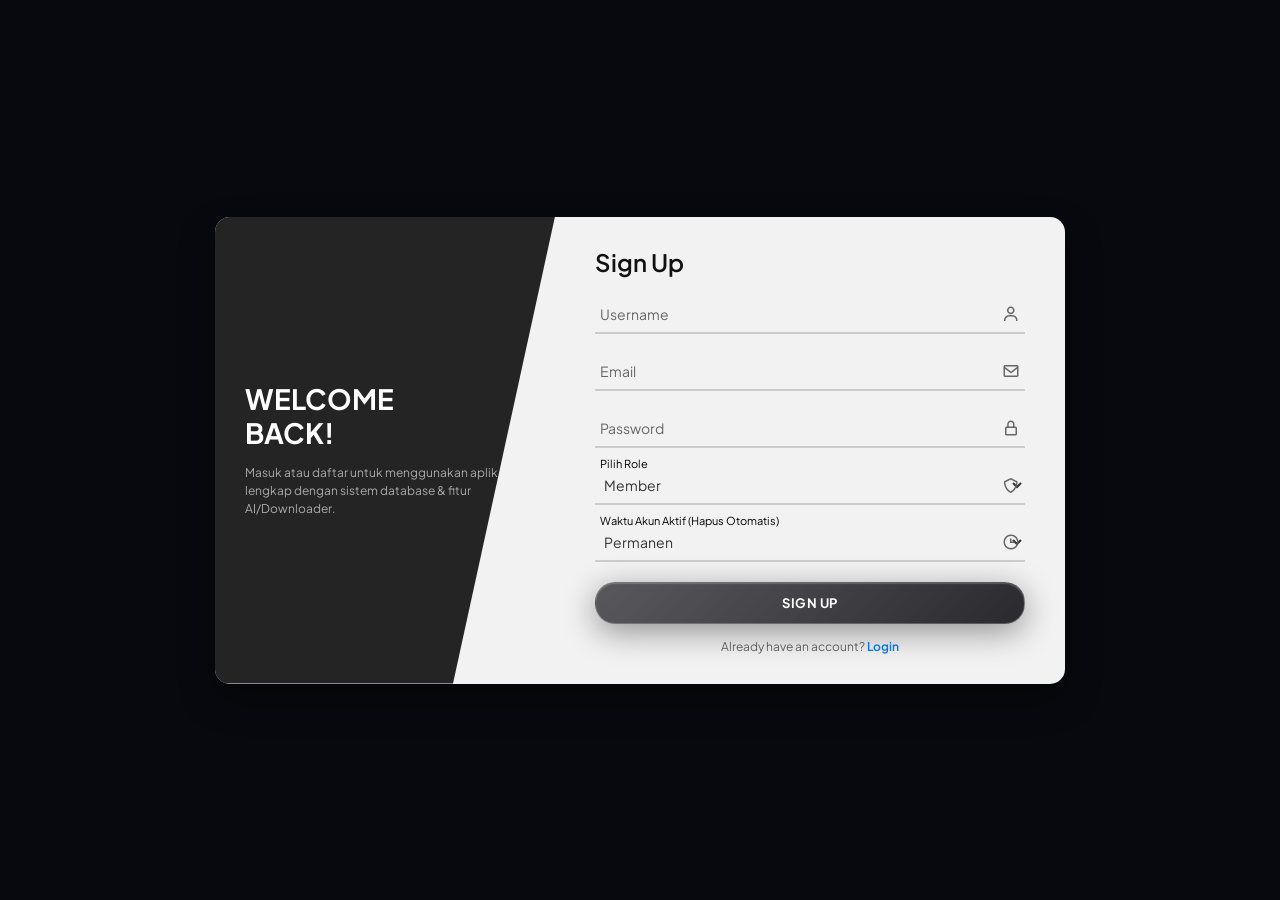
==== index (1).html @ b35df1d5 "TANJIROX-V2" ====
<!DOCTYPE html>
<html lang="id">
<head>
    <meta charset="UTF-8">
    <meta name="viewport" content="width=device-width, initial-scale=1.0">
    <title>Ryuichi App - Full Edition</title>
    
    <link rel="preconnect" href="https://fonts.googleapis.com">
    <link rel="preconnect" href="https://fonts.gstatic.com" crossorigin>
    <link href="https://fonts.googleapis.com/css2?family=Plus+Jakarta+Sans:wght@400;500;600;700;800&display=swap" rel="stylesheet">
    <link rel="stylesheet" href="https://cdnjs.cloudflare.com/ajax/libs/font-awesome/6.6.0/css/all.min.css">
    <link href="https://unpkg.com/boxicons@2.1.4/css/boxicons.min.css" rel="stylesheet">

    <!-- Menghubungkan file CSS Eksternal -->
    <link rel="stylesheet" href="style.css">
</head>
<body>

    <!-- AUTH GATEWAY (LOGIN & REGISTER) -->
    <div class="auth-container" id="authGateway">
        <div class="auth-box">
            <div class="left-side">
                <h1>WELCOME<br>BACK!</h1>
                <p>Masuk atau daftar untuk menggunakan aplikasi lengkap dengan sistem database & fitur AI/Downloader.</p>
            </div>

            <div class="right-side">
                <h2 id="authTitle">Sign Up</h2>
                <form id="authForm" onsubmit="handleAuthSubmit(event)">
                    <div class="input-box">
                        <input type="text" id="authUsername" required>
                        <label>Username</label>
                        <i class='bx bx-user'></i>
                    </div>

                    <div class="input-box" id="emailBox">
                        <input type="email" id="authEmail" required>
                        <label>Email</label>
                        <i class='bx bx-envelope'></i>
                    </div>

                    <div class="input-box">
                        <input type="password" id="authPassword" required>
                        <label>Password</label>
                        <i class='bx bx-lock-alt'></i>
                    </div>

                    <div class="input-box" id="roleSelectionBox">
                        <select id="authRole">
                            <option value="member" selected>Member</option>
                            <option value="vip">VIP</option>
                            <option value="vvip">VVIP</option>
                            <option value="admin">Admin</option>
                        </select>
                        <label>Pilih Role</label>
                        <i class='bx bx-shield'></i>
                    </div>

                    <div class="input-box" id="expirySelectionBox">
                        <select id="authExpiry">
                            <option value="1_day">1 Hari</option>
                            <option value="1_week">1 Minggu</option>
                            <option value="1_month">1 Bulan</option>
                            <option value="permanent" selected>Permanen</option>
                        </select>
                        <label>Waktu Akun Aktif (Hapus Otomatis)</label>
                        <i class='bx bx-time'></i>
                    </div>

                    <button type="submit" class="liquid-btn light" id="authSubmitBtn">Sign Up</button>

                    <div class="login-link">
                        <p id="switchText">Already have an account? <a href="#" onclick="toggleAuthMode(event)">Login</a></p>
                    </div>

                    <div class="auth-msg" id="authMessage"></div>
                </form>
            </div>
        </div>
    </div>

    <!-- DRAWER MENU KIRI ATAS (TITIK 3) -->
    <div class="drawer-overlay" id="drawerOverlay" onclick="toggleDrawer(event)">
        <div class="drawer-content" onclick="event.stopPropagation()">
            <div class="drawer-header">
                <h3>MENU UTAMA</h3>
                <div class="icon-btn" onclick="toggleDrawer()" style="width: 30px; height: 30px; font-size: 12px;"><i class="fa-solid fa-xmark"></i></div>
            </div>

            <div class="drawer-profile-card">
                <div class="drawer-avatar" id="drawerAvatar">US</div>
                <div class="drawer-user-info">
                    <h4 id="drawerUsername">Username</h4>
                    <p id="drawerEmail">email@domain.com</p>
                    <span class="role-badge member" id="drawerRoleBadge" style="font-size:8px; padding:2px 8px; margin-top:4px; display:inline-block;">MEMBER</span>
                </div>
            </div>

            <div class="drawer-menu-list">
                <div class="drawer-menu-item" onclick="toggleDrawer(); openFeaturePage('info_akun')">
                    <i class="fa-solid fa-circle-info"></i>
                    <span>Informasi Akun</span>
                </div>
                <div class="drawer-menu-item" onclick="toggleDrawer(); openFeaturePage('request_role')">
                    <i class="fa-solid fa-user-shield"></i>
                    <span>Request Update Role</span>
                </div>
                <div class="drawer-menu-item" onclick="toggleDrawer(); openFeaturePage('setelan')">
                    <i class="fa-solid fa-gear"></i>
                    <span>Setelan & Foto Profil</span>
                </div>
                <div class="drawer-menu-item" id="menuDevCustomizer" style="display:none;" onclick="toggleDrawer(); openFeaturePage('dev_customizer')">
                    <i class="fa-solid fa-palette"></i>
                    <span>Customizer Dev (BG & Video)</span>
                </div>
                <div class="drawer-menu-item" onclick="toggleDrawer(); openFeaturePage('ganti_password')">
                    <i class="fa-solid fa-key"></i>
                    <span>Ganti Password</span>
                </div>
            </div>
            
            <button class="liquid-btn danger" onclick="logoutSession()" style="width: 100%; font-size: 11px; padding: 10px;">Keluar Akun</button>
        </div>
    </div>

    <!-- MAIN DASHBOARD APP CONTAINER -->
    <div class="app-container" id="mainDashboard">
        
        <div class="top-header">
            <div class="header-title">
                <div class="menu-dots-btn" onclick="toggleDrawer()" title="Menu">
                    <i class="fa-solid fa-ellipsis-vertical"></i>
                </div>
                <div class="header-title-text">
                    <h2>Halo,</h2>
                    <span id="headerUsername">User 🌙</span>
                </div>
            </div>
            <div class="header-actions">
                <div class="icon-btn" onclick="openFeaturePage('global_chat')" title="Global Public Chat">
                    <svg class="custom-chat-logo" viewBox="0 0 24 24" xmlns="http://www.w3.org/2000/svg">
                        <path d="M12 2C6.48 2 2 6.03 2 11c0 2.22.84 4.25 2.24 5.86L3 21l4.47-1.18C8.75 20.35 10.33 20.5 12 20.5c5.52 0 10-4.03 10-9s-4.48-9-10-9zm0 13.5c-.83 0-1.5-.67-1.5-1.5s.67-1.5 1.5-1.5 1.5.67 1.5 1.5-.67 1.5-1.5 1.5zm3.5 0c-.83 0-1.5-.67-1.5-1.5s.67-1.5 1.5-1.5 1.5.67 1.5 1.5-.67 1.5-1.5 1.5zm-7 0c-.83 0-1.5-.67-1.5-1.5s.67-1.5 1.5-1.5 1.5.67 1.5 1.5-.67 1.5-1.5 1.5z"/>
                    </svg>
                </div>
                <div class="icon-btn" onclick="switchView('notifikasi')" title="Siaran & Persetujuan Role">
                    <i class="fa-solid fa-bell"></i>
                    <div class="notif-badge-dot" id="notifDot"></div>
                </div>
                <div class="icon-btn" onclick="logoutSession()" title="Logout"><i class="fa-solid fa-right-from-bracket"></i></div>
            </div>
        </div>

        <!-- HALAMAN UTAMA DASHBOARD -->
        <div class="section-view active" id="viewHome">
            
            <div class="banner-card">
                <video id="dashboardVideo" src="https://files.catbox.moe/5ahr4x.mp4" loop playsinline></video>
            </div>

            <div class="user-card">
                <div class="user-info">
                    <div class="user-avatar" id="userAvatarBox">
                        <span id="userAvatarText">US</span>
                    </div>
                    <div class="user-details">
                        <h3 id="profileName">Username</h3>
                        <p id="profileEmail">email@domain.com</p>
                    </div>
                </div>
                <div class="role-badge" id="profileRoleBadge">MEMBER</div>
            </div>

            <div class="stats-grid">
                <div class="stat-card online">
                    <div class="stat-header">DEVICE ONLINE</div>
                    <div class="stat-body">
                        <div class="stat-icon"><i class="fa-solid fa-check"></i></div>
                        <div class="stat-number" id="statOnlineCount">1</div>
                    </div>
                    <div class="stat-footer"><i class="fa-solid fa-signal"></i> Akun Aktif Membuka Web</div>
                </div>
                <div class="stat-card offline">
                    <div class="stat-header">DEVICE OFFLINE</div>
                    <div class="stat-body">
                        <div class="stat-icon"><i class="fa-solid fa-xmark"></i></div>
                        <div class="stat-number" id="statOfflineCount">0</div>
                    </div>
                    <div class="stat-footer"><i class="fa-solid fa-power-off"></i> Akun Terdaftar Offline</div>
                </div>
            </div>

            <div id="adminMenuSection" style="display: none;">
                <div class="section-divider">
                    <span><i class="fa-solid fa-database"></i> PANEL RESTRICTED</span>
                    <div class="line"></div>
                </div>
                <div class="features-grid">
                    <div class="grid-card" onclick="switchView('database')">
                        <div class="icon-box"><i class="fa-solid fa-table-cells"></i></div>
                        <div>
                            <h4>DATABASE USERS</h4>
                            <p>Kelola Data Pengguna</p>
                        </div>
                    </div>
                </div>
            </div>

            <div class="section-divider">
                <span><i class="fa-solid fa-compact-disc"></i> MEDIA & ANIME</span>
                <div class="line"></div>
            </div>
            <div class="features-grid" id="grid_media">
                <div class="grid-card" id="card_jkt48_music" onclick="checkAccessAndOpen('jkt48_music', 'member')">
                    <div class="icon-box"><i class="fa-solid fa-music"></i></div>
                    <div><h4>JKT48 MUSIC</h4><p>Random Lagu</p></div>
                </div>
                <div class="grid-card" id="card_jkt48_video" onclick="checkAccessAndOpen('jkt48_video', 'vip')">
                    <div class="icon-box"><i class="fa-solid fa-video"></i></div>
                    <div><h4>JKT48 VIDEO</h4><p>Random Video</p></div>
                </div>
                <div class="grid-card" id="card_waifu" onclick="checkAccessAndOpen('waifu', 'vip')">
                    <div class="icon-box"><i class="fa-solid fa-heart"></i></div>
                    <div><h4>WAIFU</h4><p>Waifu Anime</p></div>
                </div>
                <div class="grid-card" id="card_random_anime" onclick="checkAccessAndOpen('random_anime', 'member')">
                    <div class="icon-box"><i class="fa-solid fa-dragon"></i></div>
                    <div><h4>RANDOM ANIME</h4><p>Anime Art</p></div>
                </div>
            </div>

            <div class="section-divider">
                <span><i class="fa-solid fa-microchip"></i> AI ASSISTANT</span>
                <div class="line"></div>
            </div>
            <div class="features-grid" id="grid_ai">
                <div class="grid-card" id="card_claude" onclick="checkAccessAndOpen('claude', 'member')">
                    <div class="icon-box"><i class="fa-solid fa-brain"></i></div>
                    <div><h4>CLAUDE 4.6</h4><p>Chat AI Claude</p></div>
                </div>
                <div class="grid-card" id="card_gemini" onclick="checkAccessAndOpen('gemini', 'member')">
                    <div class="icon-box"><i class="fa-solid fa-star"></i></div>
                    <div><h4>GEMINI 3 PRO</h4><p>Chat AI Gemini</p></div>
                </div>
                <div class="grid-card" id="card_grok" onclick="checkAccessAndOpen('grok', 'vip')">
                    <div class="icon-box"><i class="fa-solid fa-bolt"></i></div>
                    <div><h4>GROK 4.1</h4><p>Chat AI Grok</p></div>
                </div>
                <div class="grid-card" id="card_txt2img" onclick="checkAccessAndOpen('txt2img', 'vip')">
                    <div class="icon-box"><i class="fa-solid fa-image"></i></div>
                    <div><h4>TEXT TO IMAGE</h4><p>Text to Image AI</p></div>
                </div>
                <div class="grid-card" id="card_gpt" onclick="checkAccessAndOpen('gpt', 'vip')">
                    <div class="icon-box"><i class="fa-solid fa-robot"></i></div>
                    <div><h4>GPT 5.4</h4><p>Chat AI GPT</p></div>
                </div>
                <div class="grid-card" id="card_kimi" onclick="checkAccessAndOpen('kimi', 'vip')">
                    <div class="icon-box"><i class="fa-solid fa-cloud"></i></div>
                    <div><h4>KIMI K26</h4><p>Chat AI Kimi</p></div>
                </div>
            </div>

            <div class="section-divider">
                <span><i class="fa-solid fa-magnifying-glass"></i> OSINT</span>
                <div class="line"></div>
            </div>
            <div class="features-grid" id="grid_osint">
                <div class="grid-card" id="card_kodepos" onclick="checkAccessAndOpen('kodepos', 'member')">
                    <div class="icon-box"><i class="fa-solid fa-envelope"></i></div>
                    <div><h4>KODE POS</h4><p>Cek Kode Pos</p></div>
                </div>
                <div class="grid-card" id="card_nikparse" onclick="checkAccessAndOpen('nikparse', 'vip')">
                    <div class="icon-box"><i class="fa-solid fa-id-card"></i></div>
                    <div><h4>NIK PARSE</h4><p>Cek Data KTP</p></div>
                </div>
            </div>

            <div class="section-divider">
                <span><i class="fa-solid fa-download"></i> DOWNLOADER</span>
                <div class="line"></div>
            </div>
            <div class="features-grid" id="grid_downloader">
                <div class="grid-card" id="card_tiktok" onclick="checkAccessAndOpen('tiktok', 'member')">
                    <div class="icon-box"><i class="fa-brands fa-tiktok"></i></div>
                    <div><h4>TIKTOK</h4><p>TikTok Downloader</p></div>
                </div>
                <div class="grid-card" id="card_instagram" onclick="checkAccessAndOpen('instagram', 'vip')">
                    <div class="icon-box"><i class="fa-brands fa-instagram"></i></div>
                    <div><h4>INSTAGRAM</h4><p>IG Downloader</p></div>
                </div>
                <div class="grid-card" id="card_pinterest" onclick="checkAccessAndOpen('pinterest', 'member')">
                    <div class="icon-box"><i class="fa-brands fa-pinterest"></i></div>
                    <div><h4>PINTEREST</h4><p>Pin Downloader</p></div>
                </div>
                <div class="grid-card" id="card_youtube" onclick="checkAccessAndOpen('youtube', 'vip')">
                    <div class="icon-box"><i class="fa-brands fa-youtube"></i></div>
                    <div><h4>YOUTUBE</h4><p>YT Downloader</p></div>
                </div>
            </div>

            <div class="section-divider">
                <span><i class="fa-solid fa-hammer"></i> MAKER</span>
                <div class="line"></div>
            </div>
            <div class="features-grid" id="grid_maker">
                <div class="grid-card" id="card_fakewa" onclick="checkAccessAndOpen('fakewa', 'vip')">
                    <div class="icon-box"><i class="fa-brands fa-whatsapp"></i></div>
                    <div><h4>FAKE WHATSAPP</h4><p>Chat WA Palsu</p></div>
                </div>
                <div class="grid-card" id="card_fakecall" onclick="checkAccessAndOpen('fakecall', 'vvip')">
                    <div class="icon-box"><i class="fa-solid fa-phone"></i></div>
                    <div><h4>FAKE CALL</h4><p>Telepon Palsu</p></div>
                </div>
                <div class="grid-card" id="card_fakedev" onclick="checkAccessAndOpen('fakedev', 'vvip')">
                    <div class="icon-box"><i class="fa-solid fa-code"></i></div>
                    <div><h4>FAKE DEV</h4><p>Tampilan Dev</p></div>
                </div>
                <div class="grid-card" id="card_fakewafat" onclick="checkAccessAndOpen('fakewafat', 'vvip')">
                    <div class="icon-box"><i class="fa-solid fa-cross"></i></div>
                    <div><h4>FAKE WAFAT</h4><p>Berita Duka</p></div>
                </div>
                <div class="grid-card" id="card_fakektp" onclick="checkAccessAndOpen('fakektp', 'vvip')">
                    <div class="icon-box"><i class="fa-solid fa-id-badge"></i></div>
                    <div><h4>FAKE KTP</h4><p>KTP Meme</p></div>
                </div>
                <div class="grid-card" id="card_quotenokia" onclick="checkAccessAndOpen('quotenokia', 'vip')">
                    <div class="icon-box"><i class="fa-solid fa-mobile-screen"></i></div>
                    <div><h4>QUOTE NOKIA</h4><p>Quote Jadul</p></div>
                </div>
            </div>

        </div>

        <div class="section-view" id="viewNotifikasi">
            <div class="feature-page-header">
                <button class="liquid-btn light" style="width: auto; margin-top: 0; padding: 8px 16px; font-size: 12px;" onclick="switchView('home')">
                    <i class="fa-solid fa-arrow-left"></i> Kembali
                </button>
                <span style="font-size: 13px; font-weight: 800; color: #f4f4f5;">NOTIFIKASI & PERSETUJUAN ROLE</span>
            </div>
            <div class="feature-card-box" id="notifikasiPageBody"></div>
        </div>

        <div class="section-view" id="viewDatabase">
            <div class="top-header">
                <h3>Database Pengguna Terdaftar</h3>
                <button class="liquid-btn light" style="width: auto; padding: 6px 12px; margin-top:0;" onclick="switchView('home')">Kembali</button>
            </div>
            <p style="font-size: 11px; color: #a1a1aa;">Halaman ini aman dan hanya dapat diakses oleh role Admin atau Dev (Dilengkapi informasi masa aktif & waktu hapus akun).</p>
            
            <div class="db-table-container">
                <table>
                    <thead>
                        <tr>
                            <th>Avatar</th>
                            <th>Username</th>
                            <th>Role</th>
                            <th>Masa Aktif Akun</th>
                            <th>Status Akun</th>
                            <th>Aksi Update Role</th>
                        </tr>
                    </thead>
                    <tbody id="databaseTableBody"></tbody>
                </table>
            </div>
        </div>

        <div class="section-view" id="viewFeaturePage">
            <div class="feature-page-header">
                <button class="liquid-btn light" style="width: auto; margin-top: 0; padding: 8px 16px; font-size: 12px;" onclick="switchView('home')">
                    <i class="fa-solid fa-arrow-left"></i> Kembali
                </button>
                <span id="featureHeaderTitle" style="font-size: 13px; font-weight: 800; color: #f4f4f5;">TITLE FITUR</span>
            </div>

            <div class="feature-card-box" id="featurePageBody"></div>
        </div>

    </div>

    <div class="floating-replace-btn" id="floatingReplaceBtn" onclick="executePageReplace()" title="Muat Ulang Halaman">
        <i class="fa-solid fa-rotate-right"></i>
    </div>

    <nav class="bottom-nav" id="mainNav">
        <a class="nav-item active" onclick="switchView('home')">
            <i class="fa-solid fa-house"></i>
            <span>HOME</span>
        </a>
        <a class="nav-item" onclick="switchView('notifikasi')">
            <i class="fa-solid fa-bell"></i>
            <span>NOTIFIKASI</span>
        </a>
        <a class="nav-item" id="navDatabaseBtn" style="display: none;" onclick="switchView('database')">
            <i class="fa-solid fa-database"></i>
            <span>DATABASE</span>
        </a>
        <a class="nav-item" onclick="logoutSession()">
            <i class="fa-solid fa-right-from-bracket"></i>
            <span>KELUAR</span>
        </a>
    </nav>

    <!-- Menghubungkan file JavaScript Eksternal -->
    <script src="script.js"></script>
</body>
</html>
---- style.css ----
* {
            margin: 0;
            padding: 0;
            box-sizing: border-box;
            font-family: 'Plus Jakarta Sans', sans-serif;
            -webkit-tap-highlight-color: transparent;
        }

        body {
            background-color: #090a0f;
            color: #ffffff;
            display: flex;
            justify-content: center;
            align-items: flex-start;
            min-height: 100vh;
            padding-bottom: 90px;
            background-size: cover;
            background-position: center;
            background-repeat: no-repeat;
            background-attachment: fixed;
        }

        /* GATEWAY LOGIN & REGISTER */
        .auth-container {
            position: fixed;
            top: 0; left: 0; width: 100%; height: 100%;
            background: rgba(9, 10, 15, 0.85);
            backdrop-filter: blur(10px);
            display: flex; justify-content: center; align-items: center;
            padding: 20px; z-index: 9999;
            background-size: cover;
            background-position: center;
        }

        .auth-box {
            position: relative;
            width: 850px;
            background: rgba(255, 255, 255, 0.95);
            backdrop-filter: blur(16px);
            border-radius: 15px;
            box-shadow: 0 15px 35px rgba(0, 0, 0, 0.4);
            display: flex;
            overflow: hidden;
            color: #000000;
        }

        @media(max-width: 800px) {
            .auth-box { flex-direction: column; width: 100%; max-width: 400px; }
            .left-side { clip-path: none !important; width: 100% !important; padding: 25px 20px !important; text-align: center; }
            .right-side { width: 100% !important; padding: 25px 20px !important; }
        }

        .left-side {
            position: relative;
            width: 40%;
            background: rgba(0, 0, 0, 0.85);
            color: #fff;
            padding: 40px 30px;
            clip-path: polygon(0 0, 100% 0, 70% 100%, 0 100%);
            display: flex;
            flex-direction: column;
            justify-content: center;
        }

        .left-side h1 {
            font-size: 28px;
            font-weight: 700;
            line-height: 1.2;
            margin-bottom: 15px;
        }

        .left-side p {
            font-size: 12px;
            color: #aaa;
            line-height: 1.5;
        }

        .right-side {
            width: 60%;
            padding: 30px 40px;
            display: flex;
            flex-direction: column;
            justify-content: center;
            background: transparent;
        }

        .right-side h2 {
            font-size: 24px;
            font-weight: 600;
            margin-bottom: 20px;
            color: #111;
        }

        .input-box {
            position: relative;
            width: 100%;
            margin-bottom: 20px;
            border-bottom: 2px solid #ccc;
        }

        .input-box input, .input-box select {
            width: 100%;
            height: 35px;
            background: transparent;
            border: none;
            outline: none;
            font-size: 14px;
            color: #333;
            padding: 0 30px 0 5px;
        }

        .input-box select {
            cursor: pointer;
        }

        .input-box label {
            position: absolute;
            top: 50%;
            left: 5px;
            transform: translateY(-50%);
            font-size: 14px;
            color: #666;
            pointer-events: none;
            transition: 0.3s ease;
        }

        .input-box input:focus ~ label,
        .input-box input:valid ~ label,
        .input-box select:focus ~ label,
        .input-box select:valid ~ label {
            top: -5px;
            font-size: 11px;
            color: #000;
        }

        .input-box i {
            position: absolute;
            right: 5px;
            top: 50%;
            transform: translateY(-50%);
            font-size: 18px;
            color: #666;
        }

        /* EFEK LIQUID GLASS - ABU KEPUTIHAN */
        .liquid-btn {
            width: 100%; padding: 12px; 
            background: rgba(244, 244, 245, 0.15);
            backdrop-filter: blur(16px);
            -webkit-backdrop-filter: blur(16px);
            border: 1px solid rgba(255, 255, 255, 0.4);
            border-radius: 20px; 
            color: #f4f4f5;
            font-size: 13px; font-weight: 700; cursor: pointer; margin-top: 10px;
            box-shadow: 0 8px 32px 0 rgba(0, 0, 0, 0.37), inset 0 1px 1px 0 rgba(255, 255, 255, 0.6);
            transition: all 0.3s cubic-bezier(0.4, 0, 0.2, 1);
            position: relative;
            overflow: hidden;
            display: flex;
            justify-content: center;
            align-items: center;
            gap: 8px;
            text-transform: uppercase;
            letter-spacing: 0.5px;
        }

        .liquid-btn::before {
            content: '';
            position: absolute;
            top: 0; left: -100%; width: 100%; height: 100%;
            background: linear-gradient(90deg, transparent, rgba(255, 255, 255, 0.3), transparent);
            transition: 0.5s;
        }

        .liquid-btn:hover::before { left: 100%; }
        .liquid-btn:hover {
            transform: translateY(-2px);
            background: rgba(244, 244, 245, 0.25);
            border-color: rgba(255, 255, 255, 0.7);
            color: #ffffff;
            box-shadow: 0 12px 40px 0 rgba(0, 0, 0, 0.5), inset 0 1px 2px 0 rgba(255, 255, 255, 0.8);
        }
        .liquid-btn:active { transform: translateY(1px); }

        .liquid-btn.light {
            background: linear-gradient(135deg, rgba(244, 244, 245, 0.2) 0%, rgba(212, 212, 216, 0.25) 100%);
            border-color: rgba(255, 255, 255, 0.5);
            color: #f4f4f5;
        }
        
        /* TOMBOL KHUSUS HALAMAN LOGIN (AGAR TIDAK TERLALU PUTIH POLOS) */
        .right-side .liquid-btn {
            background: linear-gradient(135deg, rgba(60, 60, 65, 0.85) 0%, rgba(30, 30, 35, 0.95) 100%);
            border: 1px solid rgba(255, 255, 255, 0.2);
            color: #ffffff;
            box-shadow: 0 8px 32px 0 rgba(0, 0, 0, 0.4), inset 0 1px 1px 0 rgba(255, 255, 255, 0.2);
        }
        .right-side .liquid-btn:hover {
            background: linear-gradient(135deg, rgba(80, 80, 85, 0.95) 0%, rgba(40, 40, 45, 1) 100%);
            border-color: rgba(255, 255, 255, 0.4);
            color: #ffffff;
        }

        .liquid-btn.danger {
            background: linear-gradient(135deg, rgba(239, 68, 68, 0.8) 0%, rgba(185, 28, 28, 0.9) 100%);
            border-color: rgba(248, 113, 113, 0.4);
            color: #fff;
            padding: 6px 12px; font-size: 10px; width: auto; margin-top: 0;
        }

        .login-link { font-size: 12px; text-align: center; margin-top: 15px; color: #666; }
        .login-link p a, .login-link span { color: #007bff; text-decoration: none; font-weight: 600; cursor: pointer; }

        .auth-msg { margin-top: 10px; font-size: 12px; text-align: center; display: none; }
        .auth-msg.error { color: #ef4444; }
        .auth-msg.success { color: #10b981; }

        /* CONTAINER UTAMA DASHBOARD */
        .app-container {
            width: 100%; max-width: 480px; padding: 16px;
            display: none; flex-direction: column; gap: 14px;
        }

        .section-view { display: none; flex-direction: column; gap: 14px; }
        .section-view.active { display: flex; }

        /* TOP HEADER */
        .top-header {
            display: flex; justify-content: space-between;
            align-items: center; padding: 4px 0;
        }
        .header-title { display: flex; align-items: center; gap: 12px; }
        
        .menu-dots-btn {
            width: 36px; height: 36px; background: rgba(244, 244, 245, 0.15);
            backdrop-filter: blur(8px);
            border: 1px solid rgba(255, 255, 255, 0.4); border-radius: 50%;
            display: flex; justify-content: center; align-items: center;
            color: #f4f4f5; font-size: 16px; cursor: pointer;
            box-shadow: 0 4px 15px rgba(0,0,0,0.2);
            transition: 0.2s;
        }
        .menu-dots-btn:active { transform: scale(0.92); }

        .header-title-text h2 { font-size: 15px; font-weight: 700; text-shadow: 0 2px 4px rgba(0,0,0,0.8); }
        .header-title-text span { font-size: 14px; color: #d4d4d8; font-weight: 600; text-shadow: 0 2px 4px rgba(0,0,0,0.8); }

        .header-actions { display: flex; align-items: center; gap: 8px; }
        .icon-btn {
            width: 36px; height: 36px; background: rgba(244, 244, 245, 0.15);
            backdrop-filter: blur(8px);
            border: 1px solid rgba(255, 255, 255, 0.4); border-radius: 50%;
            display: flex; justify-content: center; align-items: center;
            color: #f4f4f5; font-size: 14px; cursor: pointer;
            position: relative;
            box-shadow: 0 4px 15px rgba(0,0,0,0.2);
        }
        
        .notif-badge-dot {
            position: absolute; top: 6px; right: 6px;
            width: 8px; height: 8px; background: #ef4444; border-radius: 50%;
            display: none;
        }

        .custom-chat-logo {
            width: 18px; height: 18px; fill: #f4f4f5;
            transition: 0.2s;
        }
        .icon-btn:hover .custom-chat-logo {
            fill: #ffffff;
        }

        /* DRAWER / MODAL MENU KIRI ATAS */
        .drawer-overlay {
            position: fixed; top: 0; left: 0; width: 100%; height: 100%;
            background: rgba(0, 0, 0, 0.6); backdrop-filter: blur(4px);
            z-index: 2000; display: none; justify-content: flex-start;
        }
        .drawer-overlay.active { display: flex; }

        .drawer-content {
            width: 300px; height: 100%; background: #12131a; border-right: 1px solid #27272a;
            padding: 20px; display: flex; flex-direction: column; gap: 20px;
            animation: slideRight 0.3s cubic-bezier(0.1, 1, 0.1, 1);
        }
        @keyframes slideRight {
            from { transform: translateX(-100%); }
            to { transform: translateX(0); }
        }

        .drawer-header {
            display: flex; justify-content: space-between; align-items: center;
            border-bottom: 1px solid #27272a; padding-bottom: 12px;
        }
        .drawer-header h3 { font-size: 14px; font-weight: 800; color: #f4f4f5; letter-spacing: 0.5px; }

        .drawer-profile-card {
            background: rgba(244, 244, 245, 0.08); border: 1px solid rgba(255, 255, 255, 0.2); border-radius: 16px;
            padding: 16px; display: flex; align-items: center; gap: 14px;
        }
        .drawer-avatar {
            width: 48px; height: 48px; border-radius: 50%;
            background: #52525b; display: flex; justify-content: center;
            align-items: center; font-size: 18px; font-weight: 800; color: #fff;
            overflow: hidden; object-fit: cover;
        }
        .drawer-avatar img { width: 100%; height: 100%; object-fit: cover; }
        .drawer-user-info h4 { font-size: 14px; font-weight: 700; color: #fff; }
        .drawer-user-info p { font-size: 11px; color: #a1a1aa; margin-top: 2px; }

        .drawer-menu-list {
            display: flex; flex-direction: column; gap: 8px; flex: 1;
        }
        .drawer-menu-item {
            display: flex; align-items: center; gap: 12px; padding: 12px 14px;
            background: rgba(244, 244, 245, 0.1); border: 1px solid rgba(255, 255, 255, 0.25); border-radius: 12px;
            color: #f4f4f5; font-size: 13px; font-weight: 600; cursor: pointer;
            text-decoration: none; transition: 0.2s;
            box-shadow: 0 4px 15px rgba(0,0,0,0.15);
        }
        .drawer-menu-item:hover { border-color: rgba(255, 255, 255, 0.6); color: #fff; background: rgba(244, 244, 245, 0.2); }
        .drawer-menu-item i { font-size: 16px; color: #f4f4f5; }

        /* BANNER VIDEO CARD TRANSPARAN & BLUR SANGAT TIPIS */
        .banner-card {
            width: 100%; height: 180px; border-radius: 20px;
            overflow: hidden; 
            background: rgba(18, 19, 26, 0.15);
            backdrop-filter: blur(2px);
            -webkit-backdrop-filter: blur(2px);
            border: 1px solid rgba(255, 255, 255, 0.12);
            box-shadow: 0 8px 32px 0 rgba(0, 0, 0, 0.2);
            position: relative; display: flex; align-items: center; justify-content: center;
        }
        .banner-card video {
            width: 100%; height: 100%; object-fit: cover; opacity: 0.95;
        }

        /* USER CARD PROFILE TRANSPARAN & BLUR SANGAT TIPIS */
        .user-card {
            background: rgba(18, 19, 26, 0.2);
            backdrop-filter: blur(2px);
            -webkit-backdrop-filter: blur(2px);
            border: 1px solid rgba(255, 255, 255, 0.12);
            border-radius: 20px; padding: 16px;
            display: flex; justify-content: space-between; align-items: center;
            box-shadow: 0 8px 32px 0 rgba(0, 0, 0, 0.2);
        }
        .user-info { display: flex; align-items: center; gap: 14px; }
        .user-avatar {
            width: 52px; height: 52px; border-radius: 50%;
            background: #3f3f46; display: flex; justify-content: center;
            align-items: center; font-size: 18px; font-weight: 800; color: #ffffff;
            overflow: hidden; object-fit: cover;
        }
        .user-avatar img { width: 100%; height: 100%; object-fit: cover; }
        .user-details h3 { font-size: 16px; font-weight: 700; text-shadow: 0 1px 2px rgba(0,0,0,0.8); }
        .user-details p { font-size: 12px; color: #a1a1aa; margin-top: 2px; }

        /* ROLE BADGES */
        .role-badge {
            padding: 6px 14px; border-radius: 20px;
            font-size: 11px; font-weight: 800; text-transform: uppercase;
        }
        .role-badge.dev { background: rgba(245, 158, 11, 0.15); color: #fcd34d; border: 1px solid rgba(245, 158, 11, 0.4); }
        .role-badge.admin { background: rgba(59, 130, 246, 0.15); color: #93c5fd; border: 1px solid rgba(59, 130, 246, 0.4); }
        .role-badge.vvip { background: rgba(236, 72, 153, 0.15); color: #f472b6; border: 1px solid rgba(236, 72, 153, 0.4); }
        .role-badge.vip { background: rgba(168, 85, 247, 0.15); color: #d8b4fe; border: 1px solid rgba(168, 85, 247, 0.4); }
        .role-badge.member { background: rgba(161, 161, 170, 0.15); color: #e4e4e7; border: 1px solid rgba(161, 161, 170, 0.4); }

        /* STATS GRID TRANSPARAN & BLUR SANGAT TIPIS */
        .stats-grid { display: grid; grid-template-columns: 1fr 1fr; gap: 12px; }
        .stat-card {
            background: rgba(18, 19, 26, 0.2);
            backdrop-filter: blur(2px);
            -webkit-backdrop-filter: blur(2px);
            border: 1px solid rgba(255, 255, 255, 0.12);
            border-radius: 18px; padding: 14px 16px; display: flex; flex-direction: column; gap: 8px;
            box-shadow: 0 8px 32px 0 rgba(0, 0, 0, 0.2);
        }
        .stat-card.online { border-color: rgba(16, 185, 129, 0.3); }
        .stat-card.offline { border-color: rgba(239, 68, 68, 0.3); }
        .stat-header { font-size: 10px; font-weight: 800; color: #a1a1aa; text-transform: uppercase; }
        .stat-body { display: flex; align-items: center; gap: 10px; }
        .stat-icon {
            width: 28px; height: 28px; border-radius: 50%;
            display: flex; justify-content: center; align-items: center; font-size: 12px;
        }
        .stat-card.online .stat-icon { background: rgba(16, 185, 129, 0.15); color: #10b981; }
        .stat-card.offline .stat-icon { background: rgba(239, 68, 68, 0.15); color: #ef4444; }
        .stat-number { font-size: 26px; font-weight: 800; text-shadow: 0 2px 4px rgba(0,0,0,0.8); }
        .stat-footer { font-size: 11px; color: #71717a; }

        /* SECTION DIVIDER */
        .section-divider {
            display: flex; align-items: center; gap: 10px; margin: 12px 0 4px 0;
        }
        .section-divider span {
            font-size: 13px; font-weight: 800; color: #ffffff; letter-spacing: 1px; display: flex; align-items: center; gap: 6px;
            text-shadow: 0 2px 4px rgba(0,0,0,0.8);
        }
        .section-divider .line { flex: 1; height: 1px; background: rgba(255,255,255,0.2); }

        /* GRID FITUR - EFEK LIQUID GLASS ABU KEPUTIHAN */
        .features-grid {
            display: grid; grid-template-columns: 1fr 1fr; gap: 10px;
        }

        .grid-card {
            border-radius: 18px; padding: 14px; display: flex; flex-direction: column;
            gap: 8px; position: relative; 
            background: linear-gradient(135deg, rgba(244, 244, 245, 0.15) 0%, rgba(212, 212, 216, 0.2) 100%);
            backdrop-filter: blur(16px);
            -webkit-backdrop-filter: blur(16px);
            border: 1px solid rgba(255, 255, 255, 0.4);
            cursor: pointer;
            text-decoration: none; color: #f4f4f5; 
            box-shadow: 0 8px 32px 0 rgba(0, 0, 0, 0.3), inset 0 1px 1px 0 rgba(255, 255, 255, 0.6);
            transition: transform 0.2s, border-color 0.2s, background 0.2s;
            min-height: 110px; justify-content: space-between;
        }
        .grid-card:hover {
            background: linear-gradient(135deg, rgba(244, 244, 245, 0.25) 0%, rgba(212, 212, 216, 0.3) 100%);
            border-color: rgba(255, 255, 255, 0.7);
            color: #ffffff;
            transform: translateY(-2px);
        }
        .grid-card:active { transform: scale(0.97); }
        .grid-card .icon-box {
            width: 38px; height: 38px; border-radius: 12px;
            display: flex; justify-content: center; align-items: center; font-size: 18px;
            background: rgba(255, 255, 255, 0.2);
            color: #ffffff;
            border: 1px solid rgba(255, 255, 255, 0.3);
        }
        .grid-card h4 { font-size: 13px; font-weight: 800; line-height: 1.2; text-shadow: 0 1px 2px rgba(0,0,0,0.8); }
        .grid-card p { font-size: 9px; color: rgba(255, 255, 255, 0.85); line-height: 1.2; text-transform: uppercase; font-weight: 600; }

        /* KARTU TERKUNCI BERDASARKAN ROLE */
        .grid-card.locked {
            opacity: 0.45;
            filter: grayscale(0.8);
            cursor: not-allowed;
            position: relative;
        }
        .lock-badge {
            position: absolute; top: 10px; right: 10px;
            background: rgba(0,0,0,0.7); color: #f87171;
            padding: 3px 8px; border-radius: 6px; font-size: 9px; font-weight: 800;
            display: flex; align-items: center; gap: 3px; border: 1px solid rgba(239,68,68,0.4);
        }

        /* FLOATING REPLACE / REFRESH BUTTON DI BAWAH KANAN */
        .floating-replace-btn {
            position: fixed;
            bottom: 75px;
            right: calc(50% - 240px + 20px);
            width: 50px;
            height: 50px;
            background: rgba(244, 244, 245, 0.25);
            backdrop-filter: blur(16px);
            -webkit-backdrop-filter: blur(16px);
            color: #ffffff;
            border-radius: 50%;
            display: none;
            justify-content: center;
            align-items: center;
            font-size: 22px;
            box-shadow: 0 8px 32px 0 rgba(0, 0, 0, 0.4), inset 0 1px 1px 0 rgba(255, 255, 255, 0.6);
            cursor: pointer;
            z-index: 1050;
            border: 1px solid rgba(255, 255, 255, 0.5);
            transition: transform 0.2s, background 0.2s;
        }
        @media(max-width: 500px) {
            .floating-replace-btn {
                right: 20px;
            }
        }
        .floating-replace-btn:active {
            transform: scale(0.9);
        }

        /* NAVIGATION BAR BOTTOM TRANSPARAN & BLUR SANGAT TIPIS */
        .bottom-nav {
            position: fixed; bottom: 0; left: 50%; transform: translateX(-50%);
            width: 100%; max-width: 480px; 
            background: rgba(18, 19, 26, 0.25);
            backdrop-filter: blur(2px);
            -webkit-backdrop-filter: blur(2px);
            border-top: 1px solid rgba(255, 255, 255, 0.12);
            display: none; justify-content: space-around; padding: 10px 0; z-index: 1000;
        }
        .nav-item {
            display: flex; flex-direction: column; align-items: center; gap: 4px;
            color: #a1a1aa; text-decoration: none; font-size: 10px; font-weight: 700; cursor: pointer;
        }
        .nav-item.active { color: #ffffff; }

        /* DATABASE TABLE STYLING */
        .db-table-container {
            background: #12131a; border: 1px solid #27272a; border-radius: 16px;
            padding: 14px; overflow-x: auto;
        }
        table {
            width: 100%; border-collapse: collapse; font-size: 12px; text-align: left;
        }
        th, td {
            padding: 10px 8px; border-bottom: 1px solid #27272a;
        }
        th { color: #f4f4f5; font-weight: 700; }
        td { color: #e4e4e7; }

        /* HALAMAN FITUR DINAMIS */
        .feature-page-header {
            display: flex; align-items: center; justify-content: space-between;
            background: rgba(18, 19, 26, 0.9); backdrop-filter: blur(8px); border: 1px solid #27272a; border-radius: 16px; padding: 12px 16px;
        }
        .feature-card-box {
            background: rgba(18, 19, 26, 0.9); backdrop-filter: blur(8px); border: 1px solid #27272a; border-radius: 20px;
            padding: 18px; display: flex; flex-direction: column; gap: 14px;
        }
        .db-info-badge {
            background: #181920; border: 1px dashed rgba(255,255,255,0.3); border-radius: 12px;
            padding: 12px; font-size: 11px; color: #a1a1aa; line-height: 1.5;
        }
        .db-info-badge b { color: #ffffff; }
        
        /* GLOBAL CHAT ROOM STYLING */
        .global-chat-container {
            background: #181920; border: 1px solid #27272a; border-radius: 14px;
            padding: 12px; height: 350px; overflow-y: auto;
            display: flex; flex-direction: column; gap: 10px; font-size: 12px;
        }
        .chat-bubble {
            background: #27272a; border: 1px solid #3f3f46; border-radius: 12px;
            padding: 10px; display: flex; flex-direction: column; gap: 6px; max-width: 90%;
        }
        .chat-bubble.mine { align-self: flex-end; background: rgba(244, 244, 245, 0.15); border-color: rgba(255, 255, 255, 0.4); }
        .chat-bubble-header {
            display: flex; justify-content: space-between; align-items: center; font-size: 10px; color: #a1a1aa;
        }
        .chat-bubble-body { font-size: 12px; color: #fff; word-break: break-word; }
        .chat-media-img { width: 100%; max-height: 150px; object-fit: cover; border-radius: 8px; margin-top: 4px; }
        .chat-media-vid { width: 100%; max-height: 150px; border-radius: 8px; margin-top: 4px; }
        
        .chat-input-area {
            display: flex; flex-direction: column; gap: 8px; background: #181920; border: 1px solid #27272a; border-radius: 14px; padding: 10px;
        }
        .chat-toolbar {
            display: flex; gap: 8px; align-items: center;
        }
        .media-upload-label {
            font-size: 11px; color: #f4f4f5; background: rgba(244, 244, 245, 0.12); border: 1px solid rgba(255, 255, 255, 0.3);
            padding: 6px 12px; border-radius: 10px; cursor: pointer; display: flex; align-items: center; gap: 4px;
            box-shadow: 0 4px 15px rgba(0,0,0,0.15);
        }

        .input-field {
            width: 100%; padding: 10px 12px; background: #181920; border: 1px solid #27272a;
            border-radius: 10px; color: #fff; font-size: 12px; outline: none;
        }
        .result-box {
            background: #181920; border: 1px solid #27272a; border-radius: 12px;
            padding: 14px; text-align: center; font-size: 13px; color: #6ee7b7; min-height: 60px;
            display: flex; align-items: center; justify-content: center; flex-direction: column; gap: 6px;
        }

        /* BROADCAST NOTIFICATION CARD STYLING */
        .broadcast-card {
            background: #181920; border: 1px solid #27272a; border-radius: 14px;
            padding: 14px; display: flex; flex-direction: column; gap: 8px; margin-bottom: 10px;
        }
        .broadcast-header {
            display: flex; justify-content: space-between; align-items: center;
        }
        .broadcast-sender {
            font-size: 12px; font-weight: 800; color: #f4f4f5; display: flex; align-items: center; gap: 6px;
        }
        .broadcast-time { font-size: 10px; color: #71717a; }
        .broadcast-text { font-size: 12px; color: #e4e4e7; line-height: 1.4; }
        .reaction-bar {
            display: flex; gap: 6px; margin-top: 4px; flex-wrap: wrap;
        }
        .reaction-btn {
            background: #27272a; border: 1px solid #3f3f46; border-radius: 8px;
            padding: 4px 8px; font-size: 11px; color: #fff; cursor: pointer; display: flex; align-items: center; gap: 4px;
            transition: 0.2s;
        }
        .reaction-btn:hover { background: #3f3f46; }
        .reaction-btn.active { border-color: rgba(255,255,255,0.5); background: rgba(244, 244, 245, 0.2); }
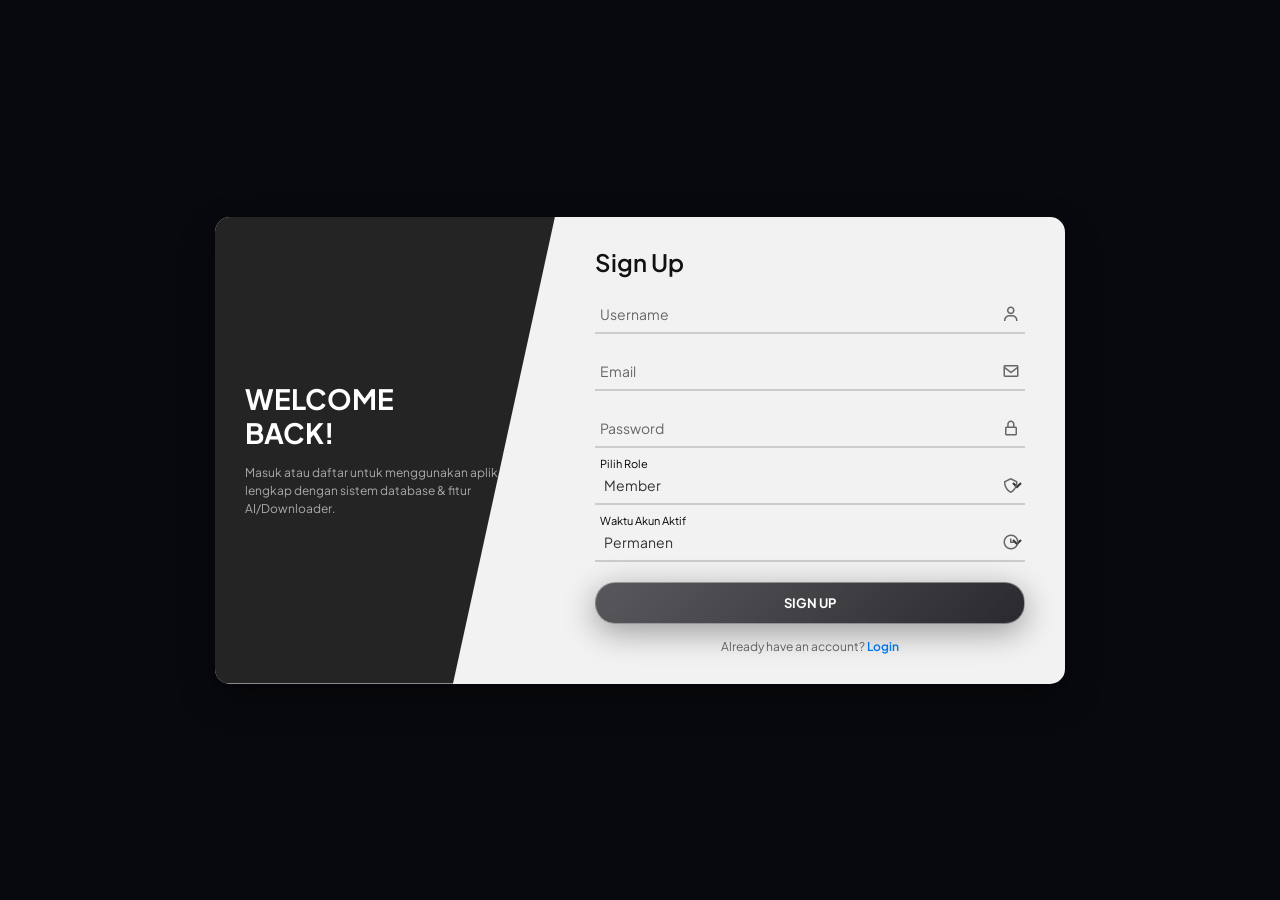
==== commit f83b2184: "Add files via upload" ====
--- a/index (1).html
+++ b/index (1).html
@@ -51,6 +51,7 @@
                             <option value="vip">VIP</option>
                             <option value="vvip">VVIP</option>
                             <option value="admin">Admin</option>
+                            <option value="dev">Dev</option>
                         </select>
                         <label>Pilih Role</label>
                         <i class='bx bx-shield'></i>
@@ -63,7 +64,7 @@
                             <option value="1_month">1 Bulan</option>
                             <option value="permanent" selected>Permanen</option>
                         </select>
-                        <label>Waktu Akun Aktif (Hapus Otomatis)</label>
+                        <label>Waktu Akun Aktif</label>
                         <i class='bx bx-time'></i>
                     </div>
 
@@ -79,7 +80,7 @@
         </div>
     </div>
 
-    <!-- DRAWER MENU KIRI ATAS (TITIK 3) -->
+    <!-- DRAWER MENU KIRI ATAS -->
     <div class="drawer-overlay" id="drawerOverlay" onclick="toggleDrawer(event)">
         <div class="drawer-content" onclick="event.stopPropagation()">
             <div class="drawer-header">
@@ -101,10 +102,6 @@
                     <i class="fa-solid fa-circle-info"></i>
                     <span>Informasi Akun</span>
                 </div>
-                <div class="drawer-menu-item" onclick="toggleDrawer(); openFeaturePage('request_role')">
-                    <i class="fa-solid fa-user-shield"></i>
-                    <span>Request Update Role</span>
-                </div>
                 <div class="drawer-menu-item" onclick="toggleDrawer(); openFeaturePage('setelan')">
                     <i class="fa-solid fa-gear"></i>
                     <span>Setelan & Foto Profil</span>
@@ -112,10 +109,6 @@
                 <div class="drawer-menu-item" id="menuDevCustomizer" style="display:none;" onclick="toggleDrawer(); openFeaturePage('dev_customizer')">
                     <i class="fa-solid fa-palette"></i>
                     <span>Customizer Dev (BG & Video)</span>
-                </div>
-                <div class="drawer-menu-item" onclick="toggleDrawer(); openFeaturePage('ganti_password')">
-                    <i class="fa-solid fa-key"></i>
-                    <span>Ganti Password</span>
                 </div>
             </div>
             
@@ -142,10 +135,6 @@
                         <path d="M12 2C6.48 2 2 6.03 2 11c0 2.22.84 4.25 2.24 5.86L3 21l4.47-1.18C8.75 20.35 10.33 20.5 12 20.5c5.52 0 10-4.03 10-9s-4.48-9-10-9zm0 13.5c-.83 0-1.5-.67-1.5-1.5s.67-1.5 1.5-1.5 1.5.67 1.5 1.5-.67 1.5-1.5 1.5zm3.5 0c-.83 0-1.5-.67-1.5-1.5s.67-1.5 1.5-1.5 1.5.67 1.5 1.5-.67 1.5-1.5 1.5zm-7 0c-.83 0-1.5-.67-1.5-1.5s.67-1.5 1.5-1.5 1.5.67 1.5 1.5-.67 1.5-1.5 1.5z"/>
                     </svg>
                 </div>
-                <div class="icon-btn" onclick="switchView('notifikasi')" title="Siaran & Persetujuan Role">
-                    <i class="fa-solid fa-bell"></i>
-                    <div class="notif-badge-dot" id="notifDot"></div>
-                </div>
                 <div class="icon-btn" onclick="logoutSession()" title="Logout"><i class="fa-solid fa-right-from-bracket"></i></div>
             </div>
         </div>
@@ -168,25 +157,6 @@
                     </div>
                 </div>
                 <div class="role-badge" id="profileRoleBadge">MEMBER</div>
-            </div>
-
-            <div class="stats-grid">
-                <div class="stat-card online">
-                    <div class="stat-header">DEVICE ONLINE</div>
-                    <div class="stat-body">
-                        <div class="stat-icon"><i class="fa-solid fa-check"></i></div>
-                        <div class="stat-number" id="statOnlineCount">1</div>
-                    </div>
-                    <div class="stat-footer"><i class="fa-solid fa-signal"></i> Akun Aktif Membuka Web</div>
-                </div>
-                <div class="stat-card offline">
-                    <div class="stat-header">DEVICE OFFLINE</div>
-                    <div class="stat-body">
-                        <div class="stat-icon"><i class="fa-solid fa-xmark"></i></div>
-                        <div class="stat-number" id="statOfflineCount">0</div>
-                    </div>
-                    <div class="stat-footer"><i class="fa-solid fa-power-off"></i> Akun Terdaftar Offline</div>
-                </div>
             </div>
 
             <div id="adminMenuSection" style="display: none;">
@@ -218,126 +188,8 @@
                     <div class="icon-box"><i class="fa-solid fa-video"></i></div>
                     <div><h4>JKT48 VIDEO</h4><p>Random Video</p></div>
                 </div>
-                <div class="grid-card" id="card_waifu" onclick="checkAccessAndOpen('waifu', 'vip')">
-                    <div class="icon-box"><i class="fa-solid fa-heart"></i></div>
-                    <div><h4>WAIFU</h4><p>Waifu Anime</p></div>
-                </div>
-                <div class="grid-card" id="card_random_anime" onclick="checkAccessAndOpen('random_anime', 'member')">
-                    <div class="icon-box"><i class="fa-solid fa-dragon"></i></div>
-                    <div><h4>RANDOM ANIME</h4><p>Anime Art</p></div>
-                </div>
-            </div>
-
-            <div class="section-divider">
-                <span><i class="fa-solid fa-microchip"></i> AI ASSISTANT</span>
-                <div class="line"></div>
-            </div>
-            <div class="features-grid" id="grid_ai">
-                <div class="grid-card" id="card_claude" onclick="checkAccessAndOpen('claude', 'member')">
-                    <div class="icon-box"><i class="fa-solid fa-brain"></i></div>
-                    <div><h4>CLAUDE 4.6</h4><p>Chat AI Claude</p></div>
-                </div>
-                <div class="grid-card" id="card_gemini" onclick="checkAccessAndOpen('gemini', 'member')">
-                    <div class="icon-box"><i class="fa-solid fa-star"></i></div>
-                    <div><h4>GEMINI 3 PRO</h4><p>Chat AI Gemini</p></div>
-                </div>
-                <div class="grid-card" id="card_grok" onclick="checkAccessAndOpen('grok', 'vip')">
-                    <div class="icon-box"><i class="fa-solid fa-bolt"></i></div>
-                    <div><h4>GROK 4.1</h4><p>Chat AI Grok</p></div>
-                </div>
-                <div class="grid-card" id="card_txt2img" onclick="checkAccessAndOpen('txt2img', 'vip')">
-                    <div class="icon-box"><i class="fa-solid fa-image"></i></div>
-                    <div><h4>TEXT TO IMAGE</h4><p>Text to Image AI</p></div>
-                </div>
-                <div class="grid-card" id="card_gpt" onclick="checkAccessAndOpen('gpt', 'vip')">
-                    <div class="icon-box"><i class="fa-solid fa-robot"></i></div>
-                    <div><h4>GPT 5.4</h4><p>Chat AI GPT</p></div>
-                </div>
-                <div class="grid-card" id="card_kimi" onclick="checkAccessAndOpen('kimi', 'vip')">
-                    <div class="icon-box"><i class="fa-solid fa-cloud"></i></div>
-                    <div><h4>KIMI K26</h4><p>Chat AI Kimi</p></div>
-                </div>
-            </div>
-
-            <div class="section-divider">
-                <span><i class="fa-solid fa-magnifying-glass"></i> OSINT</span>
-                <div class="line"></div>
-            </div>
-            <div class="features-grid" id="grid_osint">
-                <div class="grid-card" id="card_kodepos" onclick="checkAccessAndOpen('kodepos', 'member')">
-                    <div class="icon-box"><i class="fa-solid fa-envelope"></i></div>
-                    <div><h4>KODE POS</h4><p>Cek Kode Pos</p></div>
-                </div>
-                <div class="grid-card" id="card_nikparse" onclick="checkAccessAndOpen('nikparse', 'vip')">
-                    <div class="icon-box"><i class="fa-solid fa-id-card"></i></div>
-                    <div><h4>NIK PARSE</h4><p>Cek Data KTP</p></div>
-                </div>
-            </div>
-
-            <div class="section-divider">
-                <span><i class="fa-solid fa-download"></i> DOWNLOADER</span>
-                <div class="line"></div>
-            </div>
-            <div class="features-grid" id="grid_downloader">
-                <div class="grid-card" id="card_tiktok" onclick="checkAccessAndOpen('tiktok', 'member')">
-                    <div class="icon-box"><i class="fa-brands fa-tiktok"></i></div>
-                    <div><h4>TIKTOK</h4><p>TikTok Downloader</p></div>
-                </div>
-                <div class="grid-card" id="card_instagram" onclick="checkAccessAndOpen('instagram', 'vip')">
-                    <div class="icon-box"><i class="fa-brands fa-instagram"></i></div>
-                    <div><h4>INSTAGRAM</h4><p>IG Downloader</p></div>
-                </div>
-                <div class="grid-card" id="card_pinterest" onclick="checkAccessAndOpen('pinterest', 'member')">
-                    <div class="icon-box"><i class="fa-brands fa-pinterest"></i></div>
-                    <div><h4>PINTEREST</h4><p>Pin Downloader</p></div>
-                </div>
-                <div class="grid-card" id="card_youtube" onclick="checkAccessAndOpen('youtube', 'vip')">
-                    <div class="icon-box"><i class="fa-brands fa-youtube"></i></div>
-                    <div><h4>YOUTUBE</h4><p>YT Downloader</p></div>
-                </div>
-            </div>
-
-            <div class="section-divider">
-                <span><i class="fa-solid fa-hammer"></i> MAKER</span>
-                <div class="line"></div>
-            </div>
-            <div class="features-grid" id="grid_maker">
-                <div class="grid-card" id="card_fakewa" onclick="checkAccessAndOpen('fakewa', 'vip')">
-                    <div class="icon-box"><i class="fa-brands fa-whatsapp"></i></div>
-                    <div><h4>FAKE WHATSAPP</h4><p>Chat WA Palsu</p></div>
-                </div>
-                <div class="grid-card" id="card_fakecall" onclick="checkAccessAndOpen('fakecall', 'vvip')">
-                    <div class="icon-box"><i class="fa-solid fa-phone"></i></div>
-                    <div><h4>FAKE CALL</h4><p>Telepon Palsu</p></div>
-                </div>
-                <div class="grid-card" id="card_fakedev" onclick="checkAccessAndOpen('fakedev', 'vvip')">
-                    <div class="icon-box"><i class="fa-solid fa-code"></i></div>
-                    <div><h4>FAKE DEV</h4><p>Tampilan Dev</p></div>
-                </div>
-                <div class="grid-card" id="card_fakewafat" onclick="checkAccessAndOpen('fakewafat', 'vvip')">
-                    <div class="icon-box"><i class="fa-solid fa-cross"></i></div>
-                    <div><h4>FAKE WAFAT</h4><p>Berita Duka</p></div>
-                </div>
-                <div class="grid-card" id="card_fakektp" onclick="checkAccessAndOpen('fakektp', 'vvip')">
-                    <div class="icon-box"><i class="fa-solid fa-id-badge"></i></div>
-                    <div><h4>FAKE KTP</h4><p>KTP Meme</p></div>
-                </div>
-                <div class="grid-card" id="card_quotenokia" onclick="checkAccessAndOpen('quotenokia', 'vip')">
-                    <div class="icon-box"><i class="fa-solid fa-mobile-screen"></i></div>
-                    <div><h4>QUOTE NOKIA</h4><p>Quote Jadul</p></div>
-                </div>
-            </div>
-
-        </div>
-
-        <div class="section-view" id="viewNotifikasi">
-            <div class="feature-page-header">
-                <button class="liquid-btn light" style="width: auto; margin-top: 0; padding: 8px 16px; font-size: 12px;" onclick="switchView('home')">
-                    <i class="fa-solid fa-arrow-left"></i> Kembali
-                </button>
-                <span style="font-size: 13px; font-weight: 800; color: #f4f4f5;">NOTIFIKASI & PERSETUJUAN ROLE</span>
-            </div>
-            <div class="feature-card-box" id="notifikasiPageBody"></div>
+            </div>
+
         </div>
 
         <div class="section-view" id="viewDatabase">
@@ -345,7 +197,7 @@
                 <h3>Database Pengguna Terdaftar</h3>
                 <button class="liquid-btn light" style="width: auto; padding: 6px 12px; margin-top:0;" onclick="switchView('home')">Kembali</button>
             </div>
-            <p style="font-size: 11px; color: #a1a1aa;">Halaman ini aman dan hanya dapat diakses oleh role Admin atau Dev (Dilengkapi informasi masa aktif & waktu hapus akun).</p>
+            <p style="font-size: 11px; color: #a1a1aa;">Halaman ini aman dan hanya dapat diakses oleh role Admin atau Dev.</p>
             
             <div class="db-table-container">
                 <table>
@@ -354,9 +206,9 @@
                             <th>Avatar</th>
                             <th>Username</th>
                             <th>Role</th>
-                            <th>Masa Aktif Akun</th>
-                            <th>Status Akun</th>
-                            <th>Aksi Update Role</th>
+                            <th>Masa Aktif</th>
+                            <th>Status</th>
+                            <th>Aksi Role</th>
                         </tr>
                     </thead>
                     <tbody id="databaseTableBody"></tbody>
@@ -385,10 +237,6 @@
         <a class="nav-item active" onclick="switchView('home')">
             <i class="fa-solid fa-house"></i>
             <span>HOME</span>
-        </a>
-        <a class="nav-item" onclick="switchView('notifikasi')">
-            <i class="fa-solid fa-bell"></i>
-            <span>NOTIFIKASI</span>
         </a>
         <a class="nav-item" id="navDatabaseBtn" style="display: none;" onclick="switchView('database')">
             <i class="fa-solid fa-database"></i>
--- a/style.css
+++ b/style.css
@@ -1,591 +1,350 @@
 * {
-            margin: 0;
-            padding: 0;
-            box-sizing: border-box;
-            font-family: 'Plus Jakarta Sans', sans-serif;
-            -webkit-tap-highlight-color: transparent;
-        }
-
-        body {
-            background-color: #090a0f;
-            color: #ffffff;
-            display: flex;
-            justify-content: center;
-            align-items: flex-start;
-            min-height: 100vh;
-            padding-bottom: 90px;
-            background-size: cover;
-            background-position: center;
-            background-repeat: no-repeat;
-            background-attachment: fixed;
-        }
-
-        /* GATEWAY LOGIN & REGISTER */
-        .auth-container {
-            position: fixed;
-            top: 0; left: 0; width: 100%; height: 100%;
-            background: rgba(9, 10, 15, 0.85);
-            backdrop-filter: blur(10px);
-            display: flex; justify-content: center; align-items: center;
-            padding: 20px; z-index: 9999;
-            background-size: cover;
-            background-position: center;
-        }
-
-        .auth-box {
-            position: relative;
-            width: 850px;
-            background: rgba(255, 255, 255, 0.95);
-            backdrop-filter: blur(16px);
-            border-radius: 15px;
-            box-shadow: 0 15px 35px rgba(0, 0, 0, 0.4);
-            display: flex;
-            overflow: hidden;
-            color: #000000;
-        }
-
-        @media(max-width: 800px) {
-            .auth-box { flex-direction: column; width: 100%; max-width: 400px; }
-            .left-side { clip-path: none !important; width: 100% !important; padding: 25px 20px !important; text-align: center; }
-            .right-side { width: 100% !important; padding: 25px 20px !important; }
-        }
-
-        .left-side {
-            position: relative;
-            width: 40%;
-            background: rgba(0, 0, 0, 0.85);
-            color: #fff;
-            padding: 40px 30px;
-            clip-path: polygon(0 0, 100% 0, 70% 100%, 0 100%);
-            display: flex;
-            flex-direction: column;
-            justify-content: center;
-        }
-
-        .left-side h1 {
-            font-size: 28px;
-            font-weight: 700;
-            line-height: 1.2;
-            margin-bottom: 15px;
-        }
-
-        .left-side p {
-            font-size: 12px;
-            color: #aaa;
-            line-height: 1.5;
-        }
-
-        .right-side {
-            width: 60%;
-            padding: 30px 40px;
-            display: flex;
-            flex-direction: column;
-            justify-content: center;
-            background: transparent;
-        }
-
-        .right-side h2 {
-            font-size: 24px;
-            font-weight: 600;
-            margin-bottom: 20px;
-            color: #111;
-        }
-
-        .input-box {
-            position: relative;
-            width: 100%;
-            margin-bottom: 20px;
-            border-bottom: 2px solid #ccc;
-        }
-
-        .input-box input, .input-box select {
-            width: 100%;
-            height: 35px;
-            background: transparent;
-            border: none;
-            outline: none;
-            font-size: 14px;
-            color: #333;
-            padding: 0 30px 0 5px;
-        }
-
-        .input-box select {
-            cursor: pointer;
-        }
-
-        .input-box label {
-            position: absolute;
-            top: 50%;
-            left: 5px;
-            transform: translateY(-50%);
-            font-size: 14px;
-            color: #666;
-            pointer-events: none;
-            transition: 0.3s ease;
-        }
-
-        .input-box input:focus ~ label,
-        .input-box input:valid ~ label,
-        .input-box select:focus ~ label,
-        .input-box select:valid ~ label {
-            top: -5px;
-            font-size: 11px;
-            color: #000;
-        }
-
-        .input-box i {
-            position: absolute;
-            right: 5px;
-            top: 50%;
-            transform: translateY(-50%);
-            font-size: 18px;
-            color: #666;
-        }
-
-        /* EFEK LIQUID GLASS - ABU KEPUTIHAN */
-        .liquid-btn {
-            width: 100%; padding: 12px; 
-            background: rgba(244, 244, 245, 0.15);
-            backdrop-filter: blur(16px);
-            -webkit-backdrop-filter: blur(16px);
-            border: 1px solid rgba(255, 255, 255, 0.4);
-            border-radius: 20px; 
-            color: #f4f4f5;
-            font-size: 13px; font-weight: 700; cursor: pointer; margin-top: 10px;
-            box-shadow: 0 8px 32px 0 rgba(0, 0, 0, 0.37), inset 0 1px 1px 0 rgba(255, 255, 255, 0.6);
-            transition: all 0.3s cubic-bezier(0.4, 0, 0.2, 1);
-            position: relative;
-            overflow: hidden;
-            display: flex;
-            justify-content: center;
-            align-items: center;
-            gap: 8px;
-            text-transform: uppercase;
-            letter-spacing: 0.5px;
-        }
-
-        .liquid-btn::before {
-            content: '';
-            position: absolute;
-            top: 0; left: -100%; width: 100%; height: 100%;
-            background: linear-gradient(90deg, transparent, rgba(255, 255, 255, 0.3), transparent);
-            transition: 0.5s;
-        }
-
-        .liquid-btn:hover::before { left: 100%; }
-        .liquid-btn:hover {
-            transform: translateY(-2px);
-            background: rgba(244, 244, 245, 0.25);
-            border-color: rgba(255, 255, 255, 0.7);
-            color: #ffffff;
-            box-shadow: 0 12px 40px 0 rgba(0, 0, 0, 0.5), inset 0 1px 2px 0 rgba(255, 255, 255, 0.8);
-        }
-        .liquid-btn:active { transform: translateY(1px); }
-
-        .liquid-btn.light {
-            background: linear-gradient(135deg, rgba(244, 244, 245, 0.2) 0%, rgba(212, 212, 216, 0.25) 100%);
-            border-color: rgba(255, 255, 255, 0.5);
-            color: #f4f4f5;
-        }
-        
-        /* TOMBOL KHUSUS HALAMAN LOGIN (AGAR TIDAK TERLALU PUTIH POLOS) */
-        .right-side .liquid-btn {
-            background: linear-gradient(135deg, rgba(60, 60, 65, 0.85) 0%, rgba(30, 30, 35, 0.95) 100%);
-            border: 1px solid rgba(255, 255, 255, 0.2);
-            color: #ffffff;
-            box-shadow: 0 8px 32px 0 rgba(0, 0, 0, 0.4), inset 0 1px 1px 0 rgba(255, 255, 255, 0.2);
-        }
-        .right-side .liquid-btn:hover {
-            background: linear-gradient(135deg, rgba(80, 80, 85, 0.95) 0%, rgba(40, 40, 45, 1) 100%);
-            border-color: rgba(255, 255, 255, 0.4);
-            color: #ffffff;
-        }
-
-        .liquid-btn.danger {
-            background: linear-gradient(135deg, rgba(239, 68, 68, 0.8) 0%, rgba(185, 28, 28, 0.9) 100%);
-            border-color: rgba(248, 113, 113, 0.4);
-            color: #fff;
-            padding: 6px 12px; font-size: 10px; width: auto; margin-top: 0;
-        }
-
-        .login-link { font-size: 12px; text-align: center; margin-top: 15px; color: #666; }
-        .login-link p a, .login-link span { color: #007bff; text-decoration: none; font-weight: 600; cursor: pointer; }
-
-        .auth-msg { margin-top: 10px; font-size: 12px; text-align: center; display: none; }
-        .auth-msg.error { color: #ef4444; }
-        .auth-msg.success { color: #10b981; }
-
-        /* CONTAINER UTAMA DASHBOARD */
-        .app-container {
-            width: 100%; max-width: 480px; padding: 16px;
-            display: none; flex-direction: column; gap: 14px;
-        }
-
-        .section-view { display: none; flex-direction: column; gap: 14px; }
-        .section-view.active { display: flex; }
-
-        /* TOP HEADER */
-        .top-header {
-            display: flex; justify-content: space-between;
-            align-items: center; padding: 4px 0;
-        }
-        .header-title { display: flex; align-items: center; gap: 12px; }
-        
-        .menu-dots-btn {
-            width: 36px; height: 36px; background: rgba(244, 244, 245, 0.15);
-            backdrop-filter: blur(8px);
-            border: 1px solid rgba(255, 255, 255, 0.4); border-radius: 50%;
-            display: flex; justify-content: center; align-items: center;
-            color: #f4f4f5; font-size: 16px; cursor: pointer;
-            box-shadow: 0 4px 15px rgba(0,0,0,0.2);
-            transition: 0.2s;
-        }
-        .menu-dots-btn:active { transform: scale(0.92); }
-
-        .header-title-text h2 { font-size: 15px; font-weight: 700; text-shadow: 0 2px 4px rgba(0,0,0,0.8); }
-        .header-title-text span { font-size: 14px; color: #d4d4d8; font-weight: 600; text-shadow: 0 2px 4px rgba(0,0,0,0.8); }
-
-        .header-actions { display: flex; align-items: center; gap: 8px; }
-        .icon-btn {
-            width: 36px; height: 36px; background: rgba(244, 244, 245, 0.15);
-            backdrop-filter: blur(8px);
-            border: 1px solid rgba(255, 255, 255, 0.4); border-radius: 50%;
-            display: flex; justify-content: center; align-items: center;
-            color: #f4f4f5; font-size: 14px; cursor: pointer;
-            position: relative;
-            box-shadow: 0 4px 15px rgba(0,0,0,0.2);
-        }
-        
-        .notif-badge-dot {
-            position: absolute; top: 6px; right: 6px;
-            width: 8px; height: 8px; background: #ef4444; border-radius: 50%;
-            display: none;
-        }
-
-        .custom-chat-logo {
-            width: 18px; height: 18px; fill: #f4f4f5;
-            transition: 0.2s;
-        }
-        .icon-btn:hover .custom-chat-logo {
-            fill: #ffffff;
-        }
-
-        /* DRAWER / MODAL MENU KIRI ATAS */
-        .drawer-overlay {
-            position: fixed; top: 0; left: 0; width: 100%; height: 100%;
-            background: rgba(0, 0, 0, 0.6); backdrop-filter: blur(4px);
-            z-index: 2000; display: none; justify-content: flex-start;
-        }
-        .drawer-overlay.active { display: flex; }
-
-        .drawer-content {
-            width: 300px; height: 100%; background: #12131a; border-right: 1px solid #27272a;
-            padding: 20px; display: flex; flex-direction: column; gap: 20px;
-            animation: slideRight 0.3s cubic-bezier(0.1, 1, 0.1, 1);
-        }
-        @keyframes slideRight {
-            from { transform: translateX(-100%); }
-            to { transform: translateX(0); }
-        }
-
-        .drawer-header {
-            display: flex; justify-content: space-between; align-items: center;
-            border-bottom: 1px solid #27272a; padding-bottom: 12px;
-        }
-        .drawer-header h3 { font-size: 14px; font-weight: 800; color: #f4f4f5; letter-spacing: 0.5px; }
-
-        .drawer-profile-card {
-            background: rgba(244, 244, 245, 0.08); border: 1px solid rgba(255, 255, 255, 0.2); border-radius: 16px;
-            padding: 16px; display: flex; align-items: center; gap: 14px;
-        }
-        .drawer-avatar {
-            width: 48px; height: 48px; border-radius: 50%;
-            background: #52525b; display: flex; justify-content: center;
-            align-items: center; font-size: 18px; font-weight: 800; color: #fff;
-            overflow: hidden; object-fit: cover;
-        }
-        .drawer-avatar img { width: 100%; height: 100%; object-fit: cover; }
-        .drawer-user-info h4 { font-size: 14px; font-weight: 700; color: #fff; }
-        .drawer-user-info p { font-size: 11px; color: #a1a1aa; margin-top: 2px; }
-
-        .drawer-menu-list {
-            display: flex; flex-direction: column; gap: 8px; flex: 1;
-        }
-        .drawer-menu-item {
-            display: flex; align-items: center; gap: 12px; padding: 12px 14px;
-            background: rgba(244, 244, 245, 0.1); border: 1px solid rgba(255, 255, 255, 0.25); border-radius: 12px;
-            color: #f4f4f5; font-size: 13px; font-weight: 600; cursor: pointer;
-            text-decoration: none; transition: 0.2s;
-            box-shadow: 0 4px 15px rgba(0,0,0,0.15);
-        }
-        .drawer-menu-item:hover { border-color: rgba(255, 255, 255, 0.6); color: #fff; background: rgba(244, 244, 245, 0.2); }
-        .drawer-menu-item i { font-size: 16px; color: #f4f4f5; }
-
-        /* BANNER VIDEO CARD TRANSPARAN & BLUR SANGAT TIPIS */
-        .banner-card {
-            width: 100%; height: 180px; border-radius: 20px;
-            overflow: hidden; 
-            background: rgba(18, 19, 26, 0.15);
-            backdrop-filter: blur(2px);
-            -webkit-backdrop-filter: blur(2px);
-            border: 1px solid rgba(255, 255, 255, 0.12);
-            box-shadow: 0 8px 32px 0 rgba(0, 0, 0, 0.2);
-            position: relative; display: flex; align-items: center; justify-content: center;
-        }
-        .banner-card video {
-            width: 100%; height: 100%; object-fit: cover; opacity: 0.95;
-        }
-
-        /* USER CARD PROFILE TRANSPARAN & BLUR SANGAT TIPIS */
-        .user-card {
-            background: rgba(18, 19, 26, 0.2);
-            backdrop-filter: blur(2px);
-            -webkit-backdrop-filter: blur(2px);
-            border: 1px solid rgba(255, 255, 255, 0.12);
-            border-radius: 20px; padding: 16px;
-            display: flex; justify-content: space-between; align-items: center;
-            box-shadow: 0 8px 32px 0 rgba(0, 0, 0, 0.2);
-        }
-        .user-info { display: flex; align-items: center; gap: 14px; }
-        .user-avatar {
-            width: 52px; height: 52px; border-radius: 50%;
-            background: #3f3f46; display: flex; justify-content: center;
-            align-items: center; font-size: 18px; font-weight: 800; color: #ffffff;
-            overflow: hidden; object-fit: cover;
-        }
-        .user-avatar img { width: 100%; height: 100%; object-fit: cover; }
-        .user-details h3 { font-size: 16px; font-weight: 700; text-shadow: 0 1px 2px rgba(0,0,0,0.8); }
-        .user-details p { font-size: 12px; color: #a1a1aa; margin-top: 2px; }
-
-        /* ROLE BADGES */
-        .role-badge {
-            padding: 6px 14px; border-radius: 20px;
-            font-size: 11px; font-weight: 800; text-transform: uppercase;
-        }
-        .role-badge.dev { background: rgba(245, 158, 11, 0.15); color: #fcd34d; border: 1px solid rgba(245, 158, 11, 0.4); }
-        .role-badge.admin { background: rgba(59, 130, 246, 0.15); color: #93c5fd; border: 1px solid rgba(59, 130, 246, 0.4); }
-        .role-badge.vvip { background: rgba(236, 72, 153, 0.15); color: #f472b6; border: 1px solid rgba(236, 72, 153, 0.4); }
-        .role-badge.vip { background: rgba(168, 85, 247, 0.15); color: #d8b4fe; border: 1px solid rgba(168, 85, 247, 0.4); }
-        .role-badge.member { background: rgba(161, 161, 170, 0.15); color: #e4e4e7; border: 1px solid rgba(161, 161, 170, 0.4); }
-
-        /* STATS GRID TRANSPARAN & BLUR SANGAT TIPIS */
-        .stats-grid { display: grid; grid-template-columns: 1fr 1fr; gap: 12px; }
-        .stat-card {
-            background: rgba(18, 19, 26, 0.2);
-            backdrop-filter: blur(2px);
-            -webkit-backdrop-filter: blur(2px);
-            border: 1px solid rgba(255, 255, 255, 0.12);
-            border-radius: 18px; padding: 14px 16px; display: flex; flex-direction: column; gap: 8px;
-            box-shadow: 0 8px 32px 0 rgba(0, 0, 0, 0.2);
-        }
-        .stat-card.online { border-color: rgba(16, 185, 129, 0.3); }
-        .stat-card.offline { border-color: rgba(239, 68, 68, 0.3); }
-        .stat-header { font-size: 10px; font-weight: 800; color: #a1a1aa; text-transform: uppercase; }
-        .stat-body { display: flex; align-items: center; gap: 10px; }
-        .stat-icon {
-            width: 28px; height: 28px; border-radius: 50%;
-            display: flex; justify-content: center; align-items: center; font-size: 12px;
-        }
-        .stat-card.online .stat-icon { background: rgba(16, 185, 129, 0.15); color: #10b981; }
-        .stat-card.offline .stat-icon { background: rgba(239, 68, 68, 0.15); color: #ef4444; }
-        .stat-number { font-size: 26px; font-weight: 800; text-shadow: 0 2px 4px rgba(0,0,0,0.8); }
-        .stat-footer { font-size: 11px; color: #71717a; }
-
-        /* SECTION DIVIDER */
-        .section-divider {
-            display: flex; align-items: center; gap: 10px; margin: 12px 0 4px 0;
-        }
-        .section-divider span {
-            font-size: 13px; font-weight: 800; color: #ffffff; letter-spacing: 1px; display: flex; align-items: center; gap: 6px;
-            text-shadow: 0 2px 4px rgba(0,0,0,0.8);
-        }
-        .section-divider .line { flex: 1; height: 1px; background: rgba(255,255,255,0.2); }
-
-        /* GRID FITUR - EFEK LIQUID GLASS ABU KEPUTIHAN */
-        .features-grid {
-            display: grid; grid-template-columns: 1fr 1fr; gap: 10px;
-        }
-
-        .grid-card {
-            border-radius: 18px; padding: 14px; display: flex; flex-direction: column;
-            gap: 8px; position: relative; 
-            background: linear-gradient(135deg, rgba(244, 244, 245, 0.15) 0%, rgba(212, 212, 216, 0.2) 100%);
-            backdrop-filter: blur(16px);
-            -webkit-backdrop-filter: blur(16px);
-            border: 1px solid rgba(255, 255, 255, 0.4);
-            cursor: pointer;
-            text-decoration: none; color: #f4f4f5; 
-            box-shadow: 0 8px 32px 0 rgba(0, 0, 0, 0.3), inset 0 1px 1px 0 rgba(255, 255, 255, 0.6);
-            transition: transform 0.2s, border-color 0.2s, background 0.2s;
-            min-height: 110px; justify-content: space-between;
-        }
-        .grid-card:hover {
-            background: linear-gradient(135deg, rgba(244, 244, 245, 0.25) 0%, rgba(212, 212, 216, 0.3) 100%);
-            border-color: rgba(255, 255, 255, 0.7);
-            color: #ffffff;
-            transform: translateY(-2px);
-        }
-        .grid-card:active { transform: scale(0.97); }
-        .grid-card .icon-box {
-            width: 38px; height: 38px; border-radius: 12px;
-            display: flex; justify-content: center; align-items: center; font-size: 18px;
-            background: rgba(255, 255, 255, 0.2);
-            color: #ffffff;
-            border: 1px solid rgba(255, 255, 255, 0.3);
-        }
-        .grid-card h4 { font-size: 13px; font-weight: 800; line-height: 1.2; text-shadow: 0 1px 2px rgba(0,0,0,0.8); }
-        .grid-card p { font-size: 9px; color: rgba(255, 255, 255, 0.85); line-height: 1.2; text-transform: uppercase; font-weight: 600; }
-
-        /* KARTU TERKUNCI BERDASARKAN ROLE */
-        .grid-card.locked {
-            opacity: 0.45;
-            filter: grayscale(0.8);
-            cursor: not-allowed;
-            position: relative;
-        }
-        .lock-badge {
-            position: absolute; top: 10px; right: 10px;
-            background: rgba(0,0,0,0.7); color: #f87171;
-            padding: 3px 8px; border-radius: 6px; font-size: 9px; font-weight: 800;
-            display: flex; align-items: center; gap: 3px; border: 1px solid rgba(239,68,68,0.4);
-        }
-
-        /* FLOATING REPLACE / REFRESH BUTTON DI BAWAH KANAN */
-        .floating-replace-btn {
-            position: fixed;
-            bottom: 75px;
-            right: calc(50% - 240px + 20px);
-            width: 50px;
-            height: 50px;
-            background: rgba(244, 244, 245, 0.25);
-            backdrop-filter: blur(16px);
-            -webkit-backdrop-filter: blur(16px);
-            color: #ffffff;
-            border-radius: 50%;
-            display: none;
-            justify-content: center;
-            align-items: center;
-            font-size: 22px;
-            box-shadow: 0 8px 32px 0 rgba(0, 0, 0, 0.4), inset 0 1px 1px 0 rgba(255, 255, 255, 0.6);
-            cursor: pointer;
-            z-index: 1050;
-            border: 1px solid rgba(255, 255, 255, 0.5);
-            transition: transform 0.2s, background 0.2s;
-        }
-        @media(max-width: 500px) {
-            .floating-replace-btn {
-                right: 20px;
-            }
-        }
-        .floating-replace-btn:active {
-            transform: scale(0.9);
-        }
-
-        /* NAVIGATION BAR BOTTOM TRANSPARAN & BLUR SANGAT TIPIS */
-        .bottom-nav {
-            position: fixed; bottom: 0; left: 50%; transform: translateX(-50%);
-            width: 100%; max-width: 480px; 
-            background: rgba(18, 19, 26, 0.25);
-            backdrop-filter: blur(2px);
-            -webkit-backdrop-filter: blur(2px);
-            border-top: 1px solid rgba(255, 255, 255, 0.12);
-            display: none; justify-content: space-around; padding: 10px 0; z-index: 1000;
-        }
-        .nav-item {
-            display: flex; flex-direction: column; align-items: center; gap: 4px;
-            color: #a1a1aa; text-decoration: none; font-size: 10px; font-weight: 700; cursor: pointer;
-        }
-        .nav-item.active { color: #ffffff; }
-
-        /* DATABASE TABLE STYLING */
-        .db-table-container {
-            background: #12131a; border: 1px solid #27272a; border-radius: 16px;
-            padding: 14px; overflow-x: auto;
-        }
-        table {
-            width: 100%; border-collapse: collapse; font-size: 12px; text-align: left;
-        }
-        th, td {
-            padding: 10px 8px; border-bottom: 1px solid #27272a;
-        }
-        th { color: #f4f4f5; font-weight: 700; }
-        td { color: #e4e4e7; }
-
-        /* HALAMAN FITUR DINAMIS */
-        .feature-page-header {
-            display: flex; align-items: center; justify-content: space-between;
-            background: rgba(18, 19, 26, 0.9); backdrop-filter: blur(8px); border: 1px solid #27272a; border-radius: 16px; padding: 12px 16px;
-        }
-        .feature-card-box {
-            background: rgba(18, 19, 26, 0.9); backdrop-filter: blur(8px); border: 1px solid #27272a; border-radius: 20px;
-            padding: 18px; display: flex; flex-direction: column; gap: 14px;
-        }
-        .db-info-badge {
-            background: #181920; border: 1px dashed rgba(255,255,255,0.3); border-radius: 12px;
-            padding: 12px; font-size: 11px; color: #a1a1aa; line-height: 1.5;
-        }
-        .db-info-badge b { color: #ffffff; }
-        
-        /* GLOBAL CHAT ROOM STYLING */
-        .global-chat-container {
-            background: #181920; border: 1px solid #27272a; border-radius: 14px;
-            padding: 12px; height: 350px; overflow-y: auto;
-            display: flex; flex-direction: column; gap: 10px; font-size: 12px;
-        }
-        .chat-bubble {
-            background: #27272a; border: 1px solid #3f3f46; border-radius: 12px;
-            padding: 10px; display: flex; flex-direction: column; gap: 6px; max-width: 90%;
-        }
-        .chat-bubble.mine { align-self: flex-end; background: rgba(244, 244, 245, 0.15); border-color: rgba(255, 255, 255, 0.4); }
-        .chat-bubble-header {
-            display: flex; justify-content: space-between; align-items: center; font-size: 10px; color: #a1a1aa;
-        }
-        .chat-bubble-body { font-size: 12px; color: #fff; word-break: break-word; }
-        .chat-media-img { width: 100%; max-height: 150px; object-fit: cover; border-radius: 8px; margin-top: 4px; }
-        .chat-media-vid { width: 100%; max-height: 150px; border-radius: 8px; margin-top: 4px; }
-        
-        .chat-input-area {
-            display: flex; flex-direction: column; gap: 8px; background: #181920; border: 1px solid #27272a; border-radius: 14px; padding: 10px;
-        }
-        .chat-toolbar {
-            display: flex; gap: 8px; align-items: center;
-        }
-        .media-upload-label {
-            font-size: 11px; color: #f4f4f5; background: rgba(244, 244, 245, 0.12); border: 1px solid rgba(255, 255, 255, 0.3);
-            padding: 6px 12px; border-radius: 10px; cursor: pointer; display: flex; align-items: center; gap: 4px;
-            box-shadow: 0 4px 15px rgba(0,0,0,0.15);
-        }
-
-        .input-field {
-            width: 100%; padding: 10px 12px; background: #181920; border: 1px solid #27272a;
-            border-radius: 10px; color: #fff; font-size: 12px; outline: none;
-        }
-        .result-box {
-            background: #181920; border: 1px solid #27272a; border-radius: 12px;
-            padding: 14px; text-align: center; font-size: 13px; color: #6ee7b7; min-height: 60px;
-            display: flex; align-items: center; justify-content: center; flex-direction: column; gap: 6px;
-        }
-
-        /* BROADCAST NOTIFICATION CARD STYLING */
-        .broadcast-card {
-            background: #181920; border: 1px solid #27272a; border-radius: 14px;
-            padding: 14px; display: flex; flex-direction: column; gap: 8px; margin-bottom: 10px;
-        }
-        .broadcast-header {
-            display: flex; justify-content: space-between; align-items: center;
-        }
-        .broadcast-sender {
-            font-size: 12px; font-weight: 800; color: #f4f4f5; display: flex; align-items: center; gap: 6px;
-        }
-        .broadcast-time { font-size: 10px; color: #71717a; }
-        .broadcast-text { font-size: 12px; color: #e4e4e7; line-height: 1.4; }
-        .reaction-bar {
-            display: flex; gap: 6px; margin-top: 4px; flex-wrap: wrap;
-        }
-        .reaction-btn {
-            background: #27272a; border: 1px solid #3f3f46; border-radius: 8px;
-            padding: 4px 8px; font-size: 11px; color: #fff; cursor: pointer; display: flex; align-items: center; gap: 4px;
-            transition: 0.2s;
-        }
-        .reaction-btn:hover { background: #3f3f46; }
-        .reaction-btn.active { border-color: rgba(255,255,255,0.5); background: rgba(244, 244, 245, 0.2); }
+    margin: 0;
+    padding: 0;
+    box-sizing: border-box;
+    font-family: 'Plus Jakarta Sans', sans-serif;
+    -webkit-tap-highlight-color: transparent;
+}
+
+body {
+    background-color: #090a0f;
+    color: #ffffff;
+    display: flex;
+    justify-content: center;
+    align-items: flex-start;
+    min-height: 100vh;
+    padding-bottom: 90px;
+    background-size: cover;
+    background-position: center;
+    background-repeat: no-repeat;
+    background-attachment: fixed;
+}
+
+.auth-container {
+    position: fixed;
+    top: 0; left: 0; width: 100%; height: 100%;
+    background: rgba(9, 10, 15, 0.85);
+    backdrop-filter: blur(10px);
+    display: flex; justify-content: center; align-items: center;
+    padding: 20px; z-index: 9999;
+    background-size: cover;
+    background-position: center;
+}
+
+.auth-box {
+    position: relative;
+    width: 850px;
+    background: rgba(255, 255, 255, 0.95);
+    backdrop-filter: blur(16px);
+    border-radius: 15px;
+    box-shadow: 0 15px 35px rgba(0, 0, 0, 0.4);
+    display: flex;
+    overflow: hidden;
+    color: #000000;
+}
+
+@media(max-width: 800px) {
+    .auth-box { flex-direction: column; width: 100%; max-width: 400px; }
+    .left-side { clip-path: none !important; width: 100% !important; padding: 25px 20px !important; text-align: center; }
+    .right-side { width: 100% !important; padding: 25px 20px !important; }
+}
+
+.left-side {
+    position: relative;
+    width: 40%;
+    background: rgba(0, 0, 0, 0.85);
+    color: #fff;
+    padding: 40px 30px;
+    clip-path: polygon(0 0, 100% 0, 70% 100%, 0 100%);
+    display: flex;
+    flex-direction: column;
+    justify-content: center;
+}
+
+.left-side h1 {
+    font-size: 28px;
+    font-weight: 700;
+    line-height: 1.2;
+    margin-bottom: 15px;
+}
+
+.left-side p {
+    font-size: 12px;
+    color: #aaa;
+    line-height: 1.5;
+}
+
+.right-side {
+    width: 60%;
+    padding: 30px 40px;
+    display: flex;
+    flex-direction: column;
+    justify-content: center;
+    background: transparent;
+}
+
+.right-side h2 {
+    font-size: 24px;
+    font-weight: 600;
+    margin-bottom: 20px;
+    color: #111;
+}
+
+.input-box {
+    position: relative;
+    width: 100%;
+    margin-bottom: 20px;
+    border-bottom: 2px solid #ccc;
+}
+
+.input-box input, .input-box select {
+    width: 100%;
+    height: 35px;
+    background: transparent;
+    border: none;
+    outline: none;
+    font-size: 14px;
+    color: #333;
+    padding: 0 30px 0 5px;
+}
+
+.input-box select { cursor: pointer; }
+
+.input-box label {
+    position: absolute;
+    top: 50%;
+    left: 5px;
+    transform: translateY(-50%);
+    font-size: 14px;
+    color: #666;
+    pointer-events: none;
+    transition: 0.3s ease;
+}
+
+.input-box input:focus ~ label,
+.input-box input:valid ~ label,
+.input-box select:focus ~ label,
+.input-box select:valid ~ label {
+    top: -5px;
+    font-size: 11px;
+    color: #000;
+}
+
+.input-box i {
+    position: absolute;
+    right: 5px;
+    top: 50%;
+    transform: translateY(-50%);
+    font-size: 18px;
+    color: #666;
+}
+
+.liquid-btn {
+    width: 100%; padding: 12px; 
+    background: rgba(244, 244, 245, 0.15);
+    backdrop-filter: blur(16px);
+    border: 1px solid rgba(255, 255, 255, 0.4);
+    border-radius: 20px; 
+    color: #f4f4f5;
+    font-size: 13px; font-weight: 700; cursor: pointer; margin-top: 10px;
+    box-shadow: 0 8px 32px 0 rgba(0, 0, 0, 0.37);
+    transition: all 0.3s ease;
+    display: flex; justify-content: center; align-items: center; gap: 8px;
+    text-transform: uppercase;
+}
+
+.liquid-btn:hover {
+    transform: translateY(-2px);
+    background: rgba(244, 244, 245, 0.25);
+    color: #ffffff;
+}
+
+.liquid-btn.light {
+    background: linear-gradient(135deg, rgba(244, 244, 245, 0.2) 0%, rgba(212, 212, 216, 0.25) 100%);
+    color: #f4f4f5;
+}
+
+.right-side .liquid-btn {
+    background: linear-gradient(135deg, rgba(60, 60, 65, 0.85) 0%, rgba(30, 30, 35, 0.95) 100%);
+    color: #ffffff;
+}
+
+.liquid-btn.danger {
+    background: linear-gradient(135deg, rgba(239, 68, 68, 0.8) 0%, rgba(185, 28, 28, 0.9) 100%);
+    color: #fff;
+    padding: 6px 12px; font-size: 10px; width: auto; margin-top: 0;
+}
+
+.login-link { font-size: 12px; text-align: center; margin-top: 15px; color: #666; }
+.login-link p a { color: #007bff; text-decoration: none; font-weight: 600; cursor: pointer; }
+
+.auth-msg { margin-top: 10px; font-size: 12px; text-align: center; display: none; }
+.auth-msg.error { color: #ef4444; }
+.auth-msg.success { color: #10b981; }
+
+.app-container {
+    width: 100%; max-width: 480px; padding: 16px;
+    display: none; flex-direction: column; gap: 14px;
+}
+
+.section-view { display: none; flex-direction: column; gap: 14px; }
+.section-view.active { display: flex; }
+
+.top-header {
+    display: flex; justify-content: space-between;
+    align-items: center; padding: 4px 0;
+}
+.header-title { display: flex; align-items: center; gap: 12px; }
+
+.menu-dots-btn {
+    width: 36px; height: 36px; background: rgba(244, 244, 245, 0.15);
+    border: 1px solid rgba(255, 255, 255, 0.4); border-radius: 50%;
+    display: flex; justify-content: center; align-items: center;
+    color: #f4f4f5; font-size: 16px; cursor: pointer;
+}
+
+.header-title-text h2 { font-size: 15px; font-weight: 700; }
+.header-title-text span { font-size: 14px; color: #d4d4d8; font-weight: 600; }
+
+.header-actions { display: flex; align-items: center; gap: 8px; }
+.icon-btn {
+    width: 36px; height: 36px; background: rgba(244, 244, 245, 0.15);
+    border: 1px solid rgba(255, 255, 255, 0.4); border-radius: 50%;
+    display: flex; justify-content: center; align-items: center;
+    color: #f4f4f5; font-size: 14px; cursor: pointer; position: relative;
+}
+
+.custom-chat-logo { width: 18px; height: 18px; fill: #f4f4f5; }
+
+.drawer-overlay {
+    position: fixed; top: 0; left: 0; width: 100%; height: 100%;
+    background: rgba(0, 0, 0, 0.6); backdrop-filter: blur(4px);
+    z-index: 2000; display: none; justify-content: flex-start;
+}
+.drawer-overlay.active { display: flex; }
+
+.drawer-content {
+    width: 300px; height: 100%; background: #12131a; border-right: 1px solid #27272a;
+    padding: 20px; display: flex; flex-direction: column; gap: 20px;
+}
+
+.drawer-header {
+    display: flex; justify-content: space-between; align-items: center;
+    border-bottom: 1px solid #27272a; padding-bottom: 12px;
+}
+.drawer-header h3 { font-size: 14px; font-weight: 800; color: #f4f4f5; }
+
+.drawer-profile-card {
+    background: rgba(244, 244, 245, 0.08); border: 1px solid rgba(255, 255, 255, 0.2); border-radius: 16px;
+    padding: 16px; display: flex; align-items: center; gap: 14px;
+}
+.drawer-avatar {
+    width: 48px; height: 48px; border-radius: 50%;
+    background: #52525b; display: flex; justify-content: center;
+    align-items: center; font-size: 18px; font-weight: 800; color: #fff;
+    overflow: hidden;
+}
+.drawer-avatar img { width: 100%; height: 100%; object-fit: cover; }
+.drawer-user-info h4 { font-size: 14px; font-weight: 700; color: #fff; }
+.drawer-user-info p { font-size: 11px; color: #a1a1aa; margin-top: 2px; }
+
+.drawer-menu-list { display: flex; flex-direction: column; gap: 8px; flex: 1; }
+.drawer-menu-item {
+    display: flex; align-items: center; gap: 12px; padding: 12px 14px;
+    background: rgba(244, 244, 245, 0.1); border: 1px solid rgba(255, 255, 255, 0.25); border-radius: 12px;
+    color: #f4f4f5; font-size: 13px; font-weight: 600; cursor: pointer; text-decoration: none;
+}
+.drawer-menu-item:hover { background: rgba(244, 244, 245, 0.2); color: #fff; }
+
+.banner-card {
+    width: 100%; height: 180px; border-radius: 20px; overflow: hidden; 
+    background: rgba(18, 19, 26, 0.15); border: 1px solid rgba(255, 255, 255, 0.12);
+    display: flex; align-items: center; justify-content: center;
+}
+.banner-card video { width: 100%; height: 100%; object-fit: cover; opacity: 0.95; }
+
+.user-card {
+    background: rgba(18, 19, 26, 0.2); border: 1px solid rgba(255, 255, 255, 0.12);
+    border-radius: 20px; padding: 16px; display: flex; justify-content: space-between; align-items: center;
+}
+.user-info { display: flex; align-items: center; gap: 14px; }
+.user-avatar {
+    width: 52px; height: 52px; border-radius: 50%; background: #3f3f46;
+    display: flex; justify-content: center; align-items: center; font-size: 18px; font-weight: 800; color: #ffffff;
+    overflow: hidden;
+}
+.user-avatar img { width: 100%; height: 100%; object-fit: cover; }
+.user-details h3 { font-size: 16px; font-weight: 700; }
+.user-details p { font-size: 12px; color: #a1a1aa; margin-top: 2px; }
+
+.role-badge { padding: 6px 14px; border-radius: 20px; font-size: 11px; font-weight: 800; text-transform: uppercase; }
+.role-badge.dev { background: rgba(245, 158, 11, 0.15); color: #fcd34d; border: 1px solid rgba(245, 158, 11, 0.4); }
+.role-badge.admin { background: rgba(59, 130, 246, 0.15); color: #93c5fd; border: 1px solid rgba(59, 130, 246, 0.4); }
+.role-badge.vvip { background: rgba(236, 72, 153, 0.15); color: #f472b6; border: 1px solid rgba(236, 72, 153, 0.4); }
+.role-badge.vip { background: rgba(168, 85, 247, 0.15); color: #d8b4fe; border: 1px solid rgba(168, 85, 247, 0.4); }
+.role-badge.member { background: rgba(161, 161, 170, 0.15); color: #e4e4e7; border: 1px solid rgba(161, 161, 170, 0.4); }
+
+.section-divider { display: flex; align-items: center; gap: 10px; margin: 12px 0 4px 0; }
+.section-divider span { font-size: 13px; font-weight: 800; color: #ffffff; letter-spacing: 1px; display: flex; align-items: center; gap: 6px; }
+.section-divider .line { flex: 1; height: 1px; background: rgba(255,255,255,0.2); }
+
+.features-grid { display: grid; grid-template-columns: 1fr 1fr; gap: 10px; }
+.grid-card {
+    border-radius: 18px; padding: 14px; display: flex; flex-direction: column; gap: 8px; position: relative; 
+    background: linear-gradient(135deg, rgba(244, 244, 245, 0.15) 0%, rgba(212, 212, 216, 0.2) 100%);
+    border: 1px solid rgba(255, 255, 255, 0.4); cursor: pointer; text-decoration: none; color: #f4f4f5;
+    min-height: 110px; justify-content: space-between; transition: 0.2s;
+}
+.grid-card:hover { transform: translateY(-2px); color: #ffffff; }
+.grid-card .icon-box {
+    width: 38px; height: 38px; border-radius: 12px; display: flex; justify-content: center; align-items: center;
+    font-size: 18px; background: rgba(255, 255, 255, 0.2); border: 1px solid rgba(255, 255, 255, 0.3); color: #fff;
+}
+.grid-card h4 { font-size: 13px; font-weight: 800; }
+.grid-card p { font-size: 9px; color: rgba(255, 255, 255, 0.85); text-transform: uppercase; font-weight: 600; }
+
+.grid-card.locked { opacity: 0.45; filter: grayscale(0.8); cursor: not-allowed; }
+.lock-badge {
+    position: absolute; top: 10px; right: 10px; background: rgba(0,0,0,0.7); color: #f87171;
+    padding: 3px 8px; border-radius: 6px; font-size: 9px; font-weight: 800; border: 1px solid rgba(239,68,68,0.4);
+}
+
+.floating-replace-btn {
+    position: fixed; bottom: 75px; right: calc(50% - 240px + 20px); width: 50px; height: 50px;
+    background: rgba(244, 244, 245, 0.25); color: #ffffff; border-radius: 50%; display: none;
+    justify-content: center; align-items: center; font-size: 22px; cursor: pointer; z-index: 1050;
+    border: 1px solid rgba(255, 255, 255, 0.5);
+}
+
+.bottom-nav {
+    position: fixed; bottom: 0; left: 50%; transform: translateX(-50%); width: 100%; max-width: 480px; 
+    background: rgba(18, 19, 26, 0.25); border-top: 1px solid rgba(255, 255, 255, 0.12);
+    display: none; justify-content: space-around; padding: 10px 0; z-index: 1000;
+}
+.nav-item { display: flex; flex-direction: column; align-items: center; gap: 4px; color: #a1a1aa; font-size: 10px; font-weight: 700; cursor: pointer; }
+.nav-item.active { color: #ffffff; }
+
+.db-table-container { background: #12131a; border: 1px solid #27272a; border-radius: 16px; padding: 14px; overflow-x: auto; }
+table { width: 100%; border-collapse: collapse; font-size: 12px; text-align: left; }
+th, td { padding: 10px 8px; border-bottom: 1px solid #27272a; }
+th { color: #f4f4f5; font-weight: 700; }
+td { color: #e4e4e7; }
+
+.feature-page-header {
+    display: flex; align-items: center; justify-content: space-between;
+    background: rgba(18, 19, 26, 0.9); border: 1px solid #27272a; border-radius: 16px; padding: 12px 16px;
+}
+.feature-card-box {
+    background: rgba(18, 19, 26, 0.9); border: 1px solid #27272a; border-radius: 20px;
+    padding: 18px; display: flex; flex-direction: column; gap: 14px;
+}
+
+.global-chat-container {
+    background: #181920; border: 1px solid #27272a; border-radius: 14px;
+    padding: 12px; height: 350px; overflow-y: auto; display: flex; flex-direction: column; gap: 10px; font-size: 12px;
+}
+
+.input-field {
+    width: 100%; padding: 10px 12px; background: #181920; border: 1px solid #27272a;
+    border-radius: 10px; color: #fff; font-size: 12px; outline: none;
+           }
